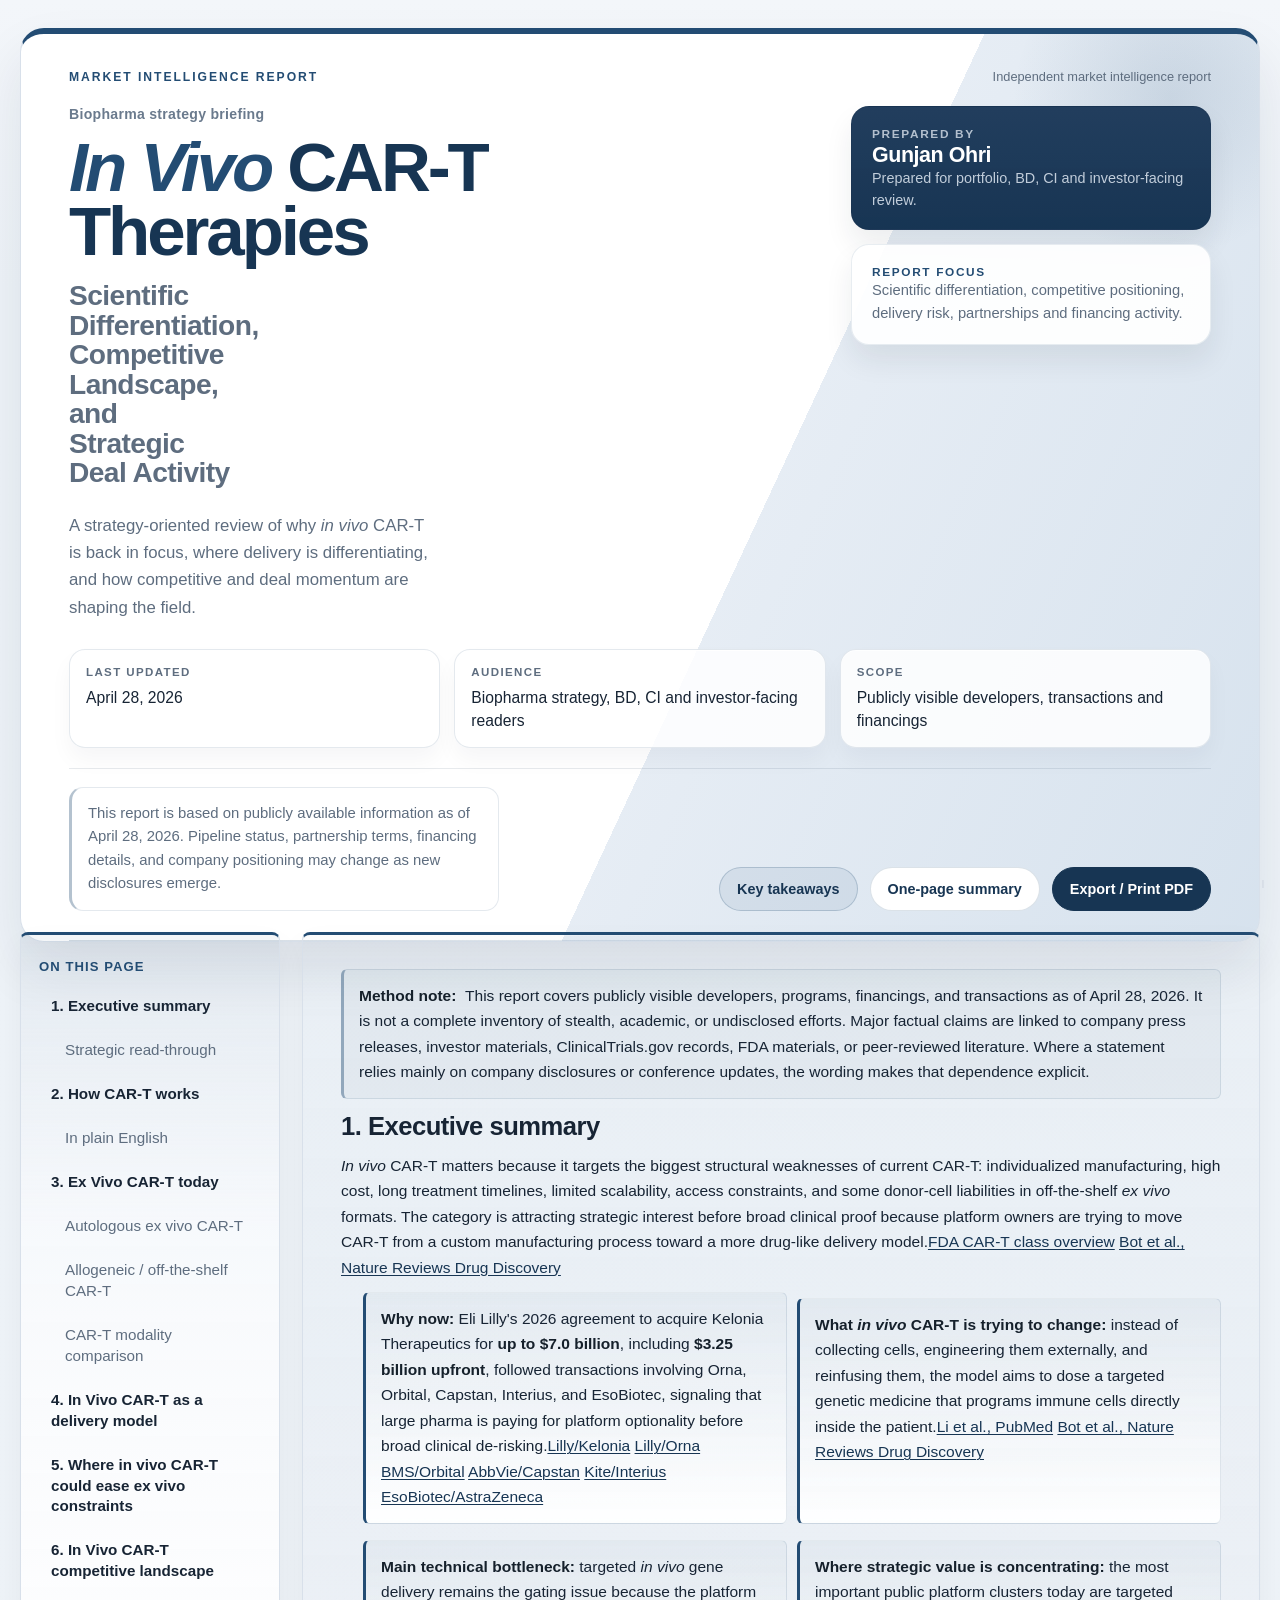
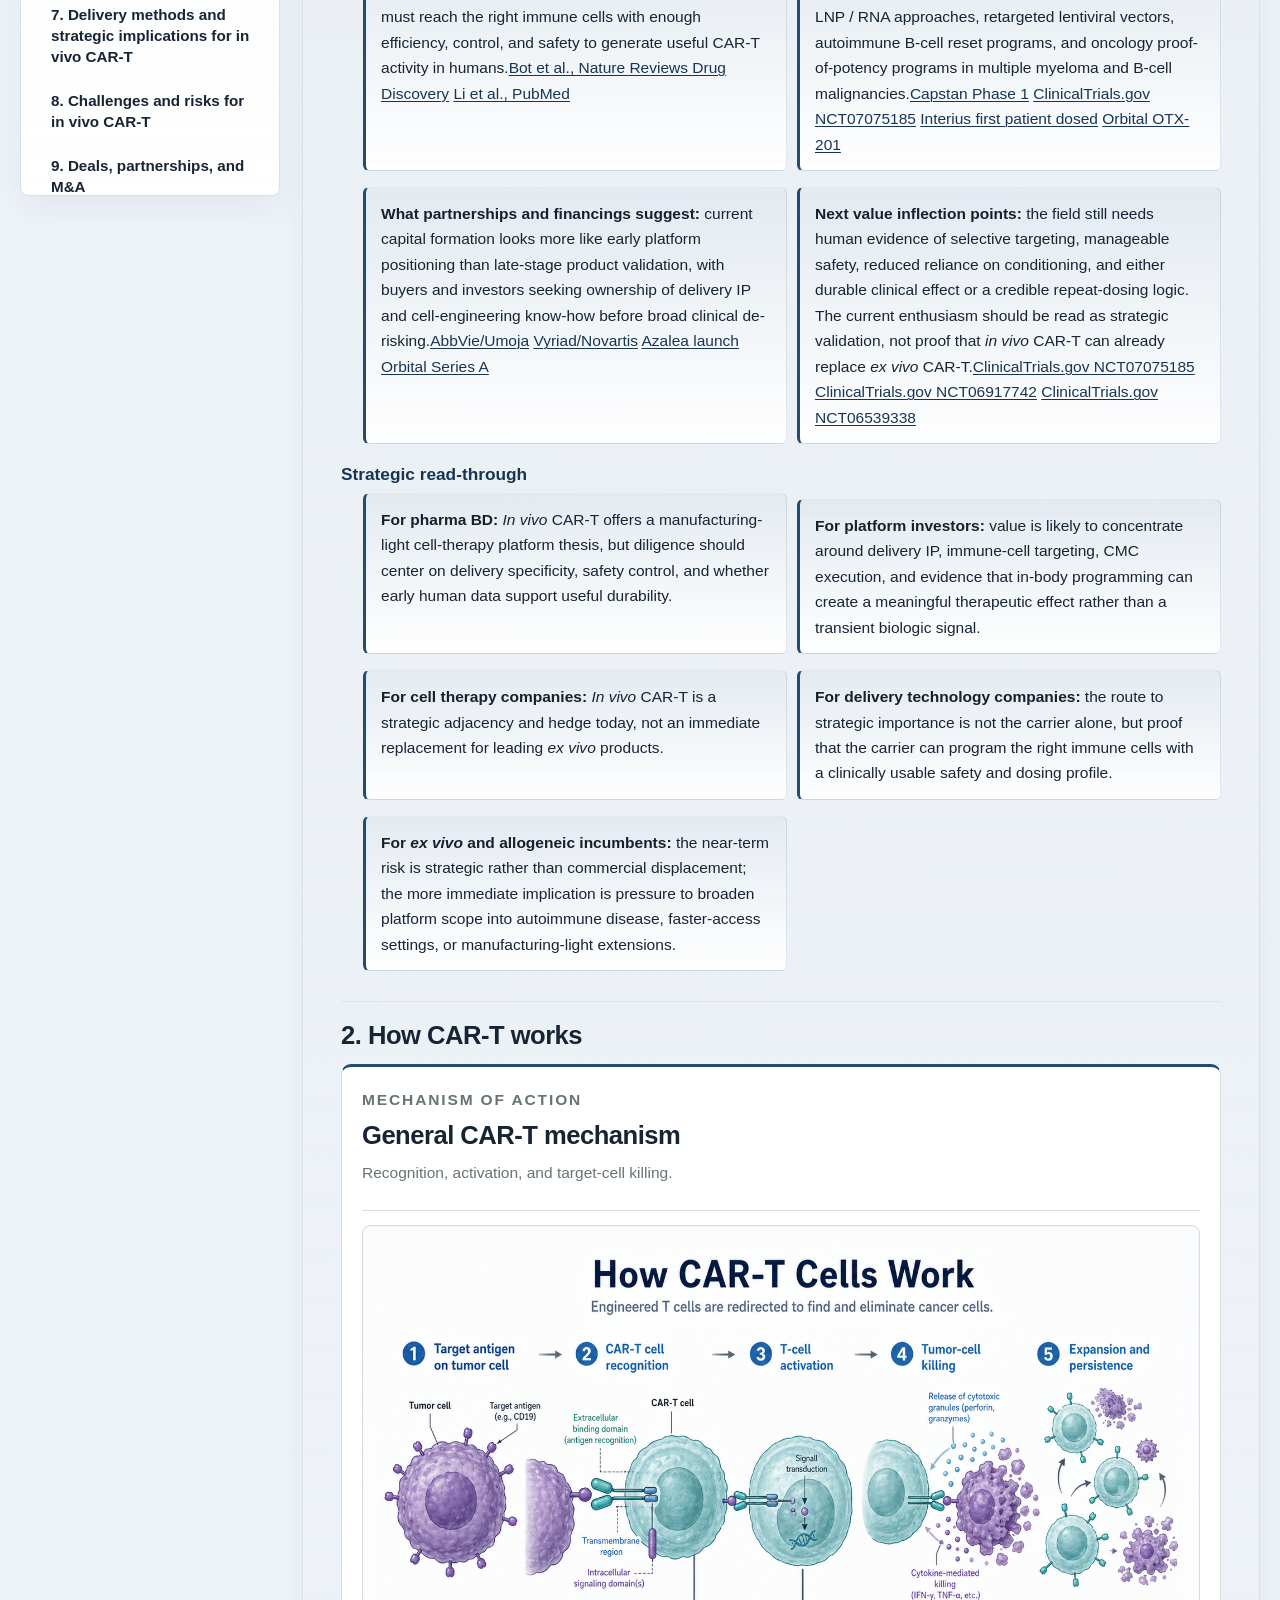
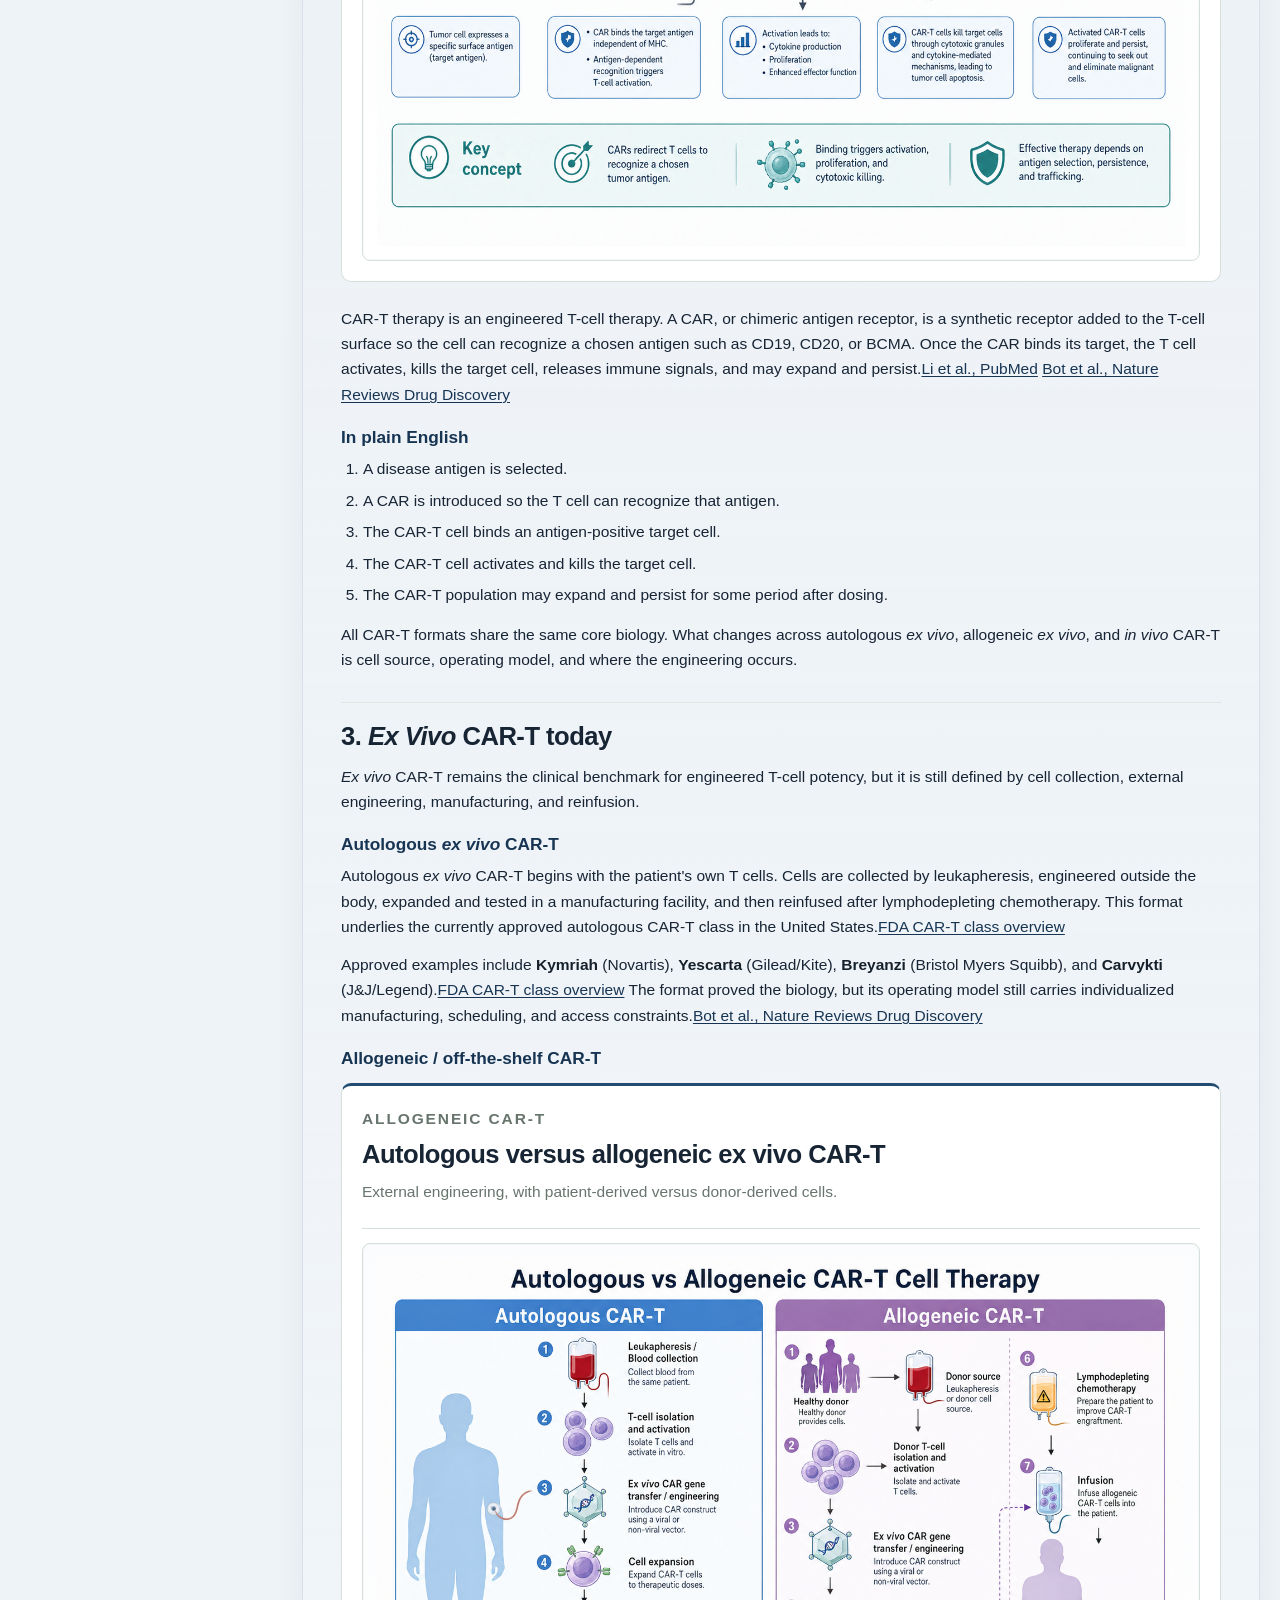
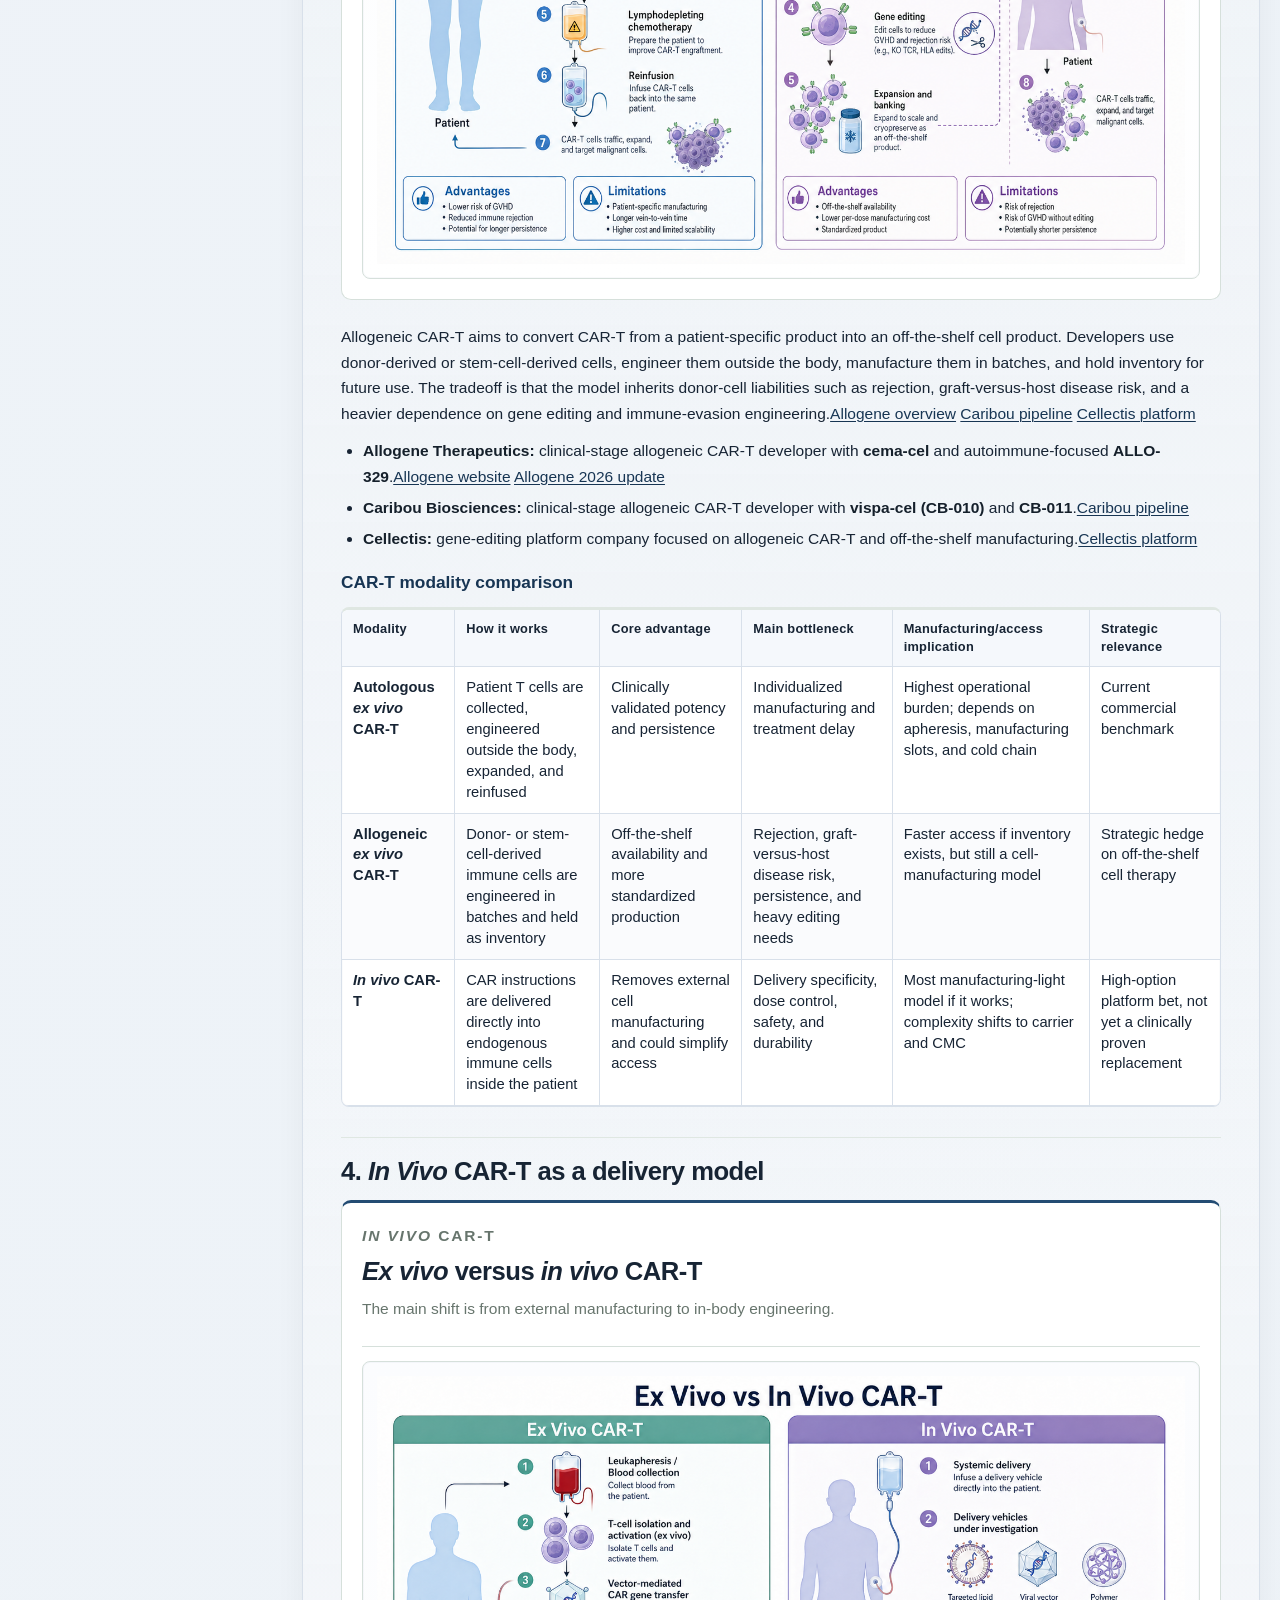
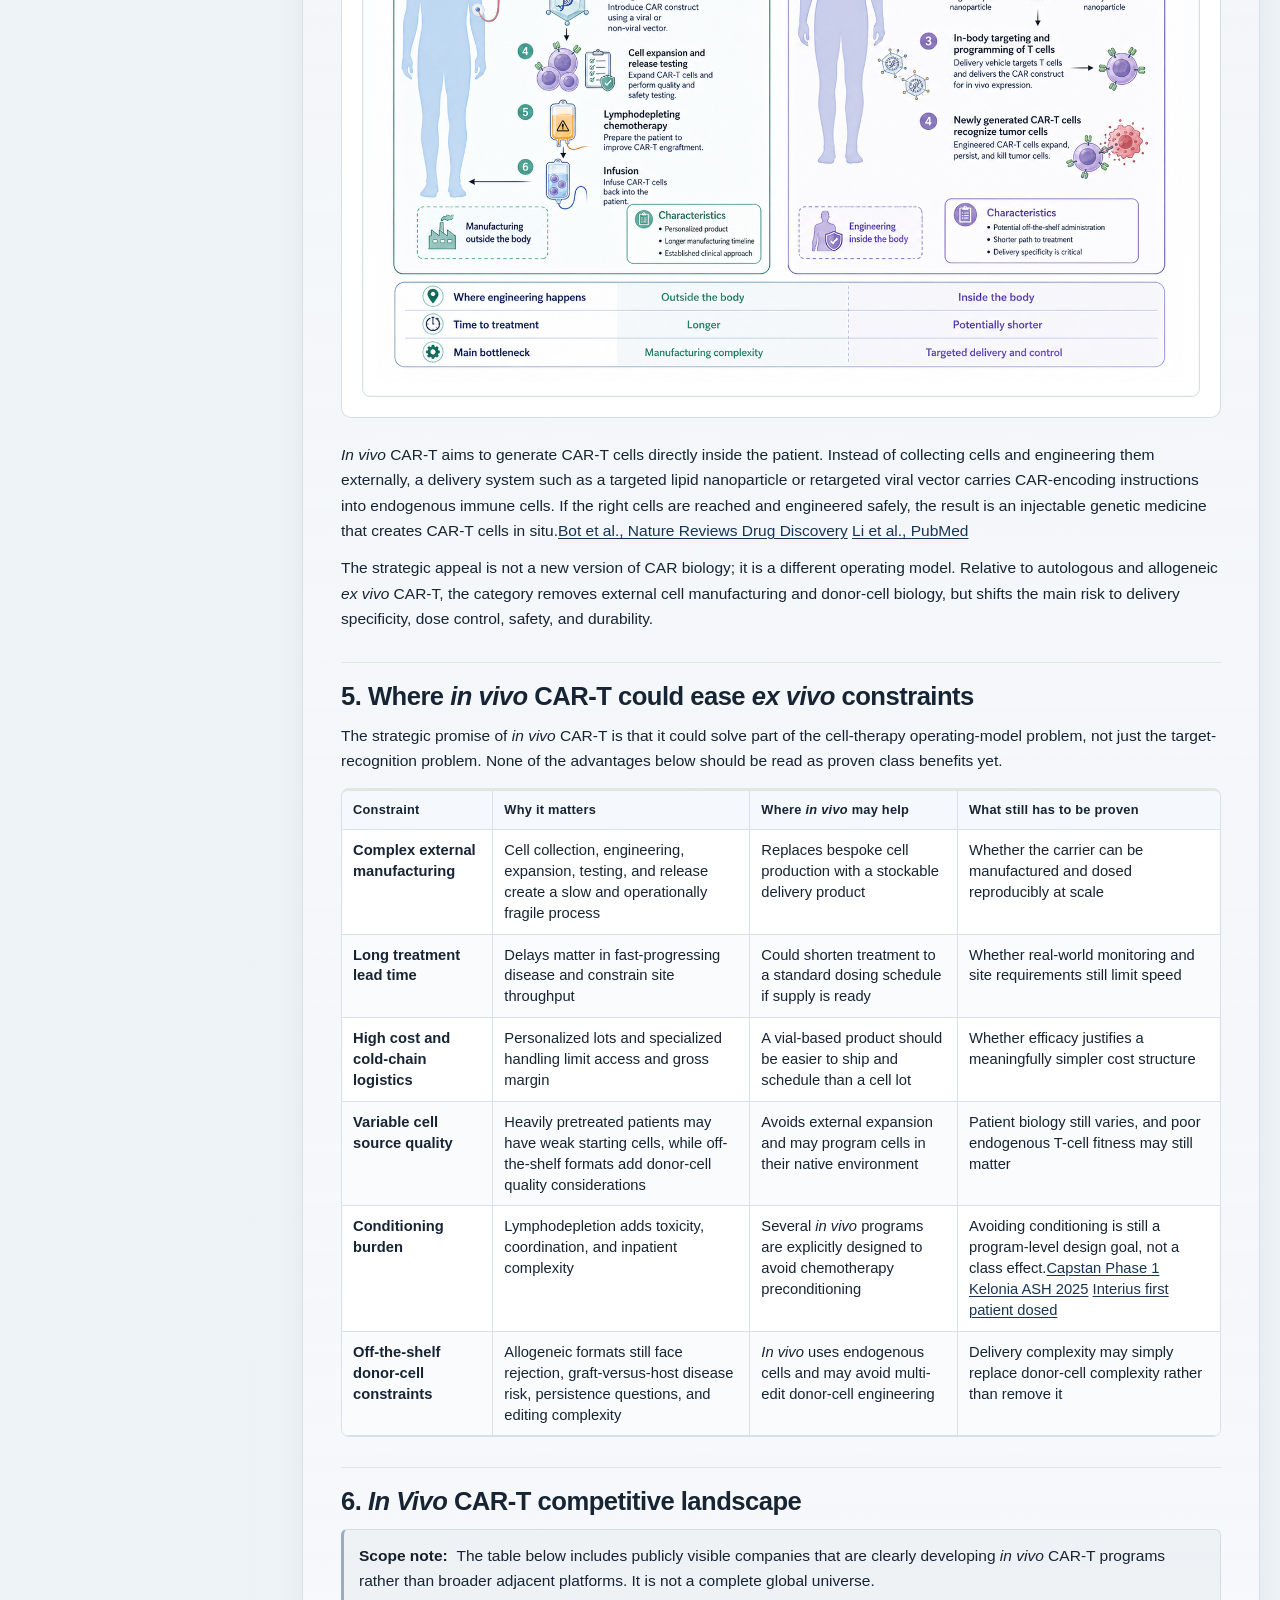
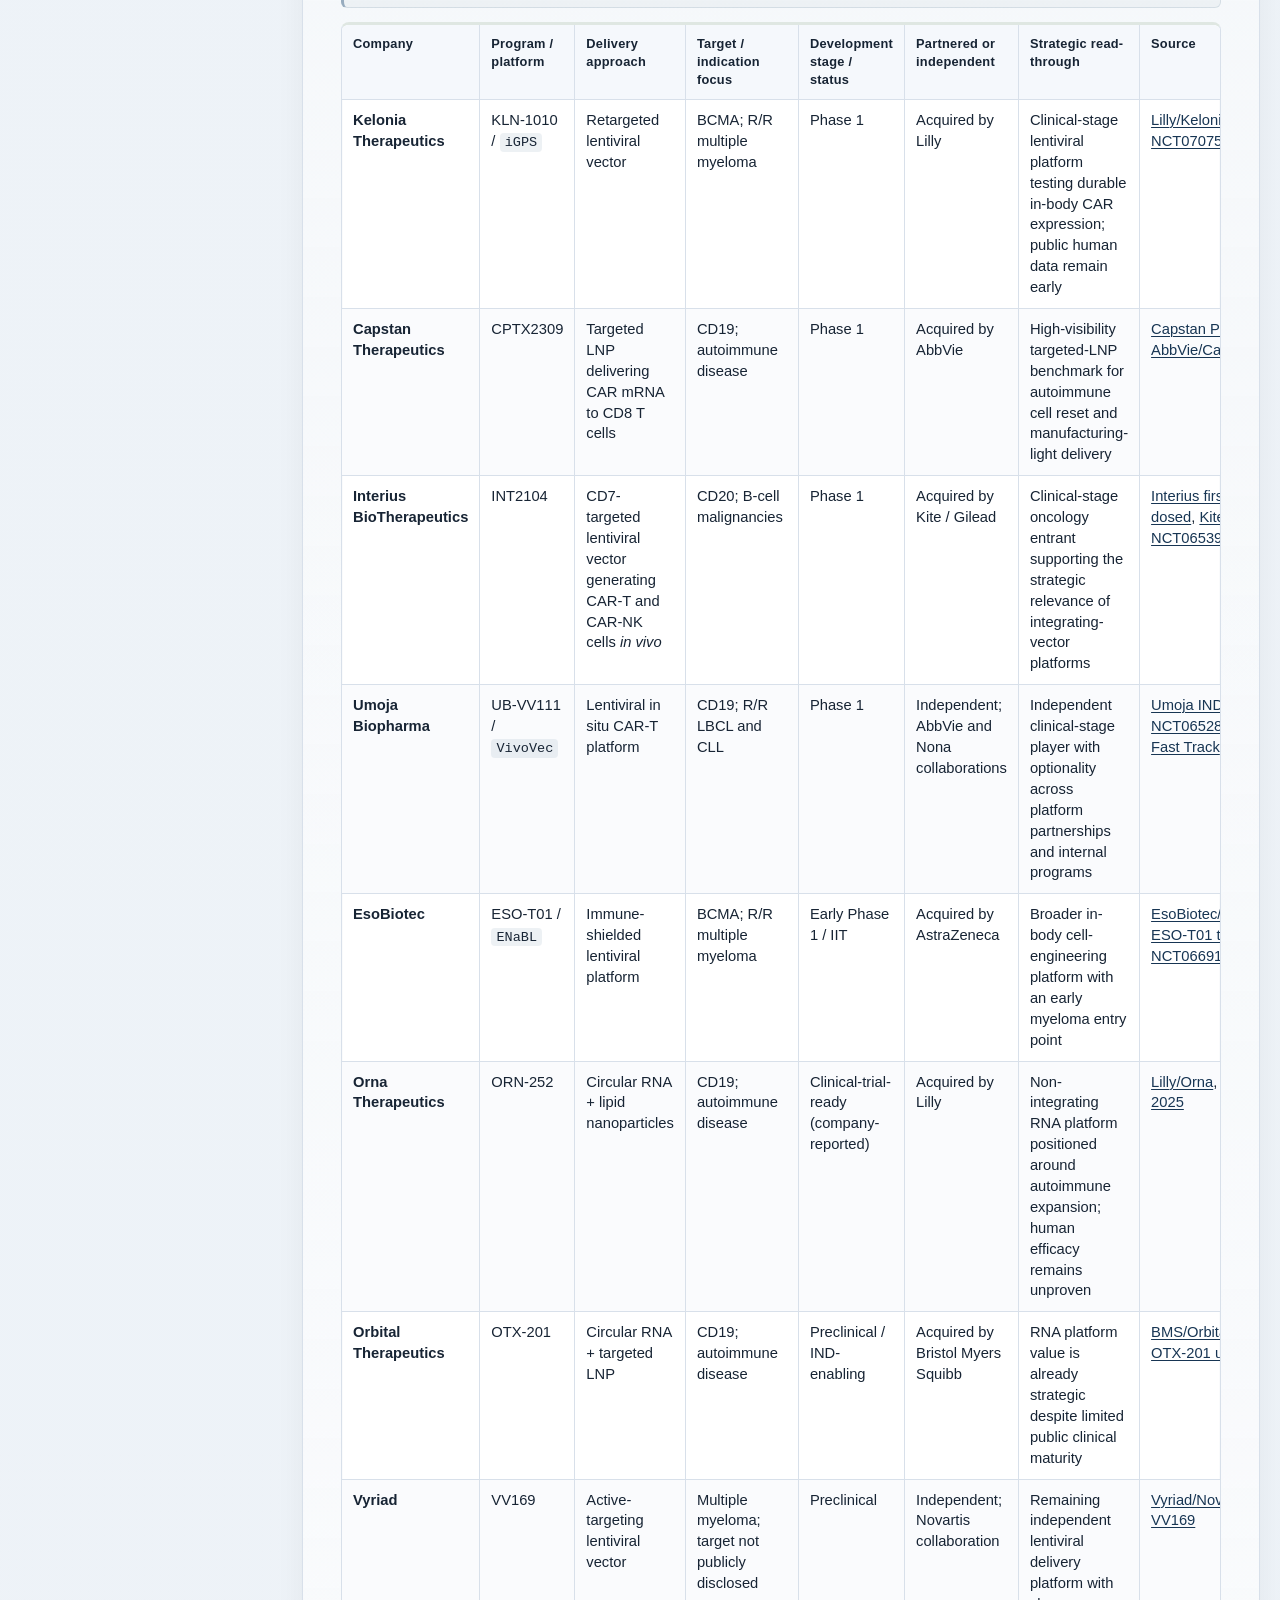
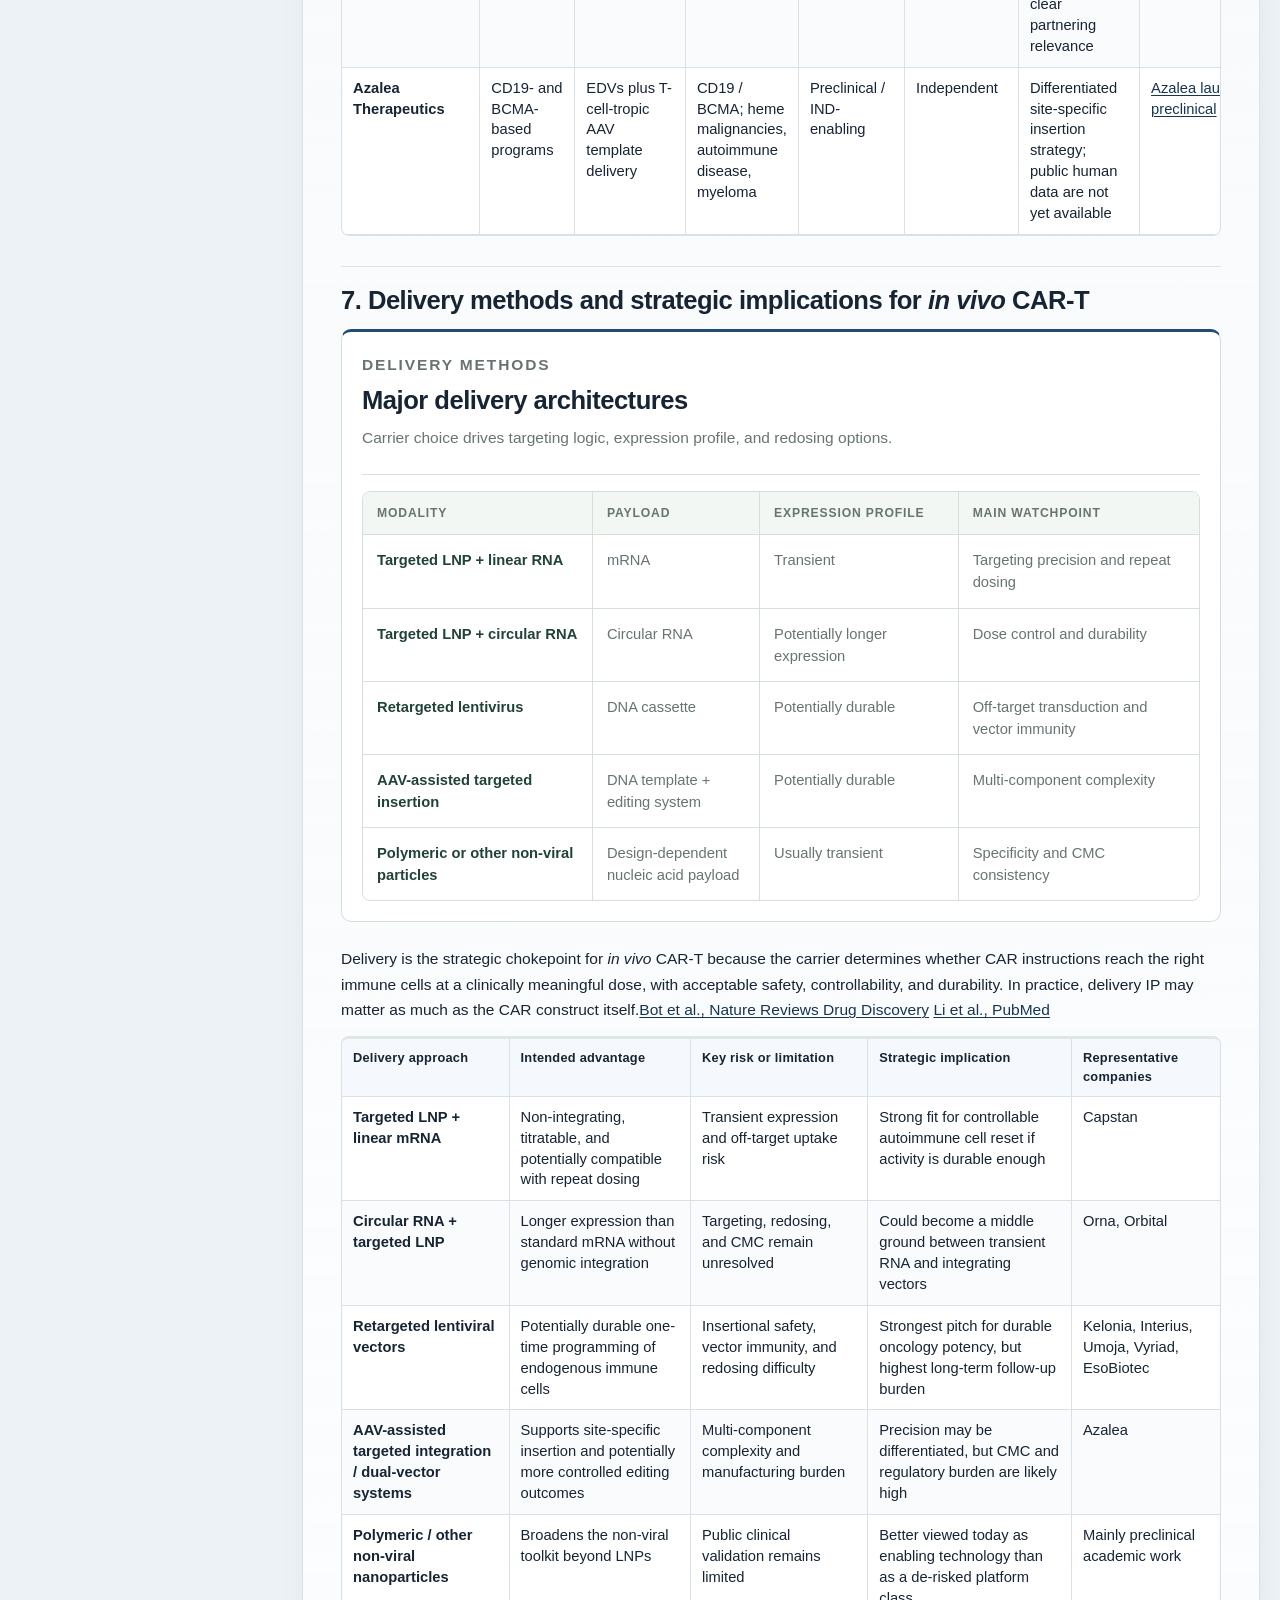
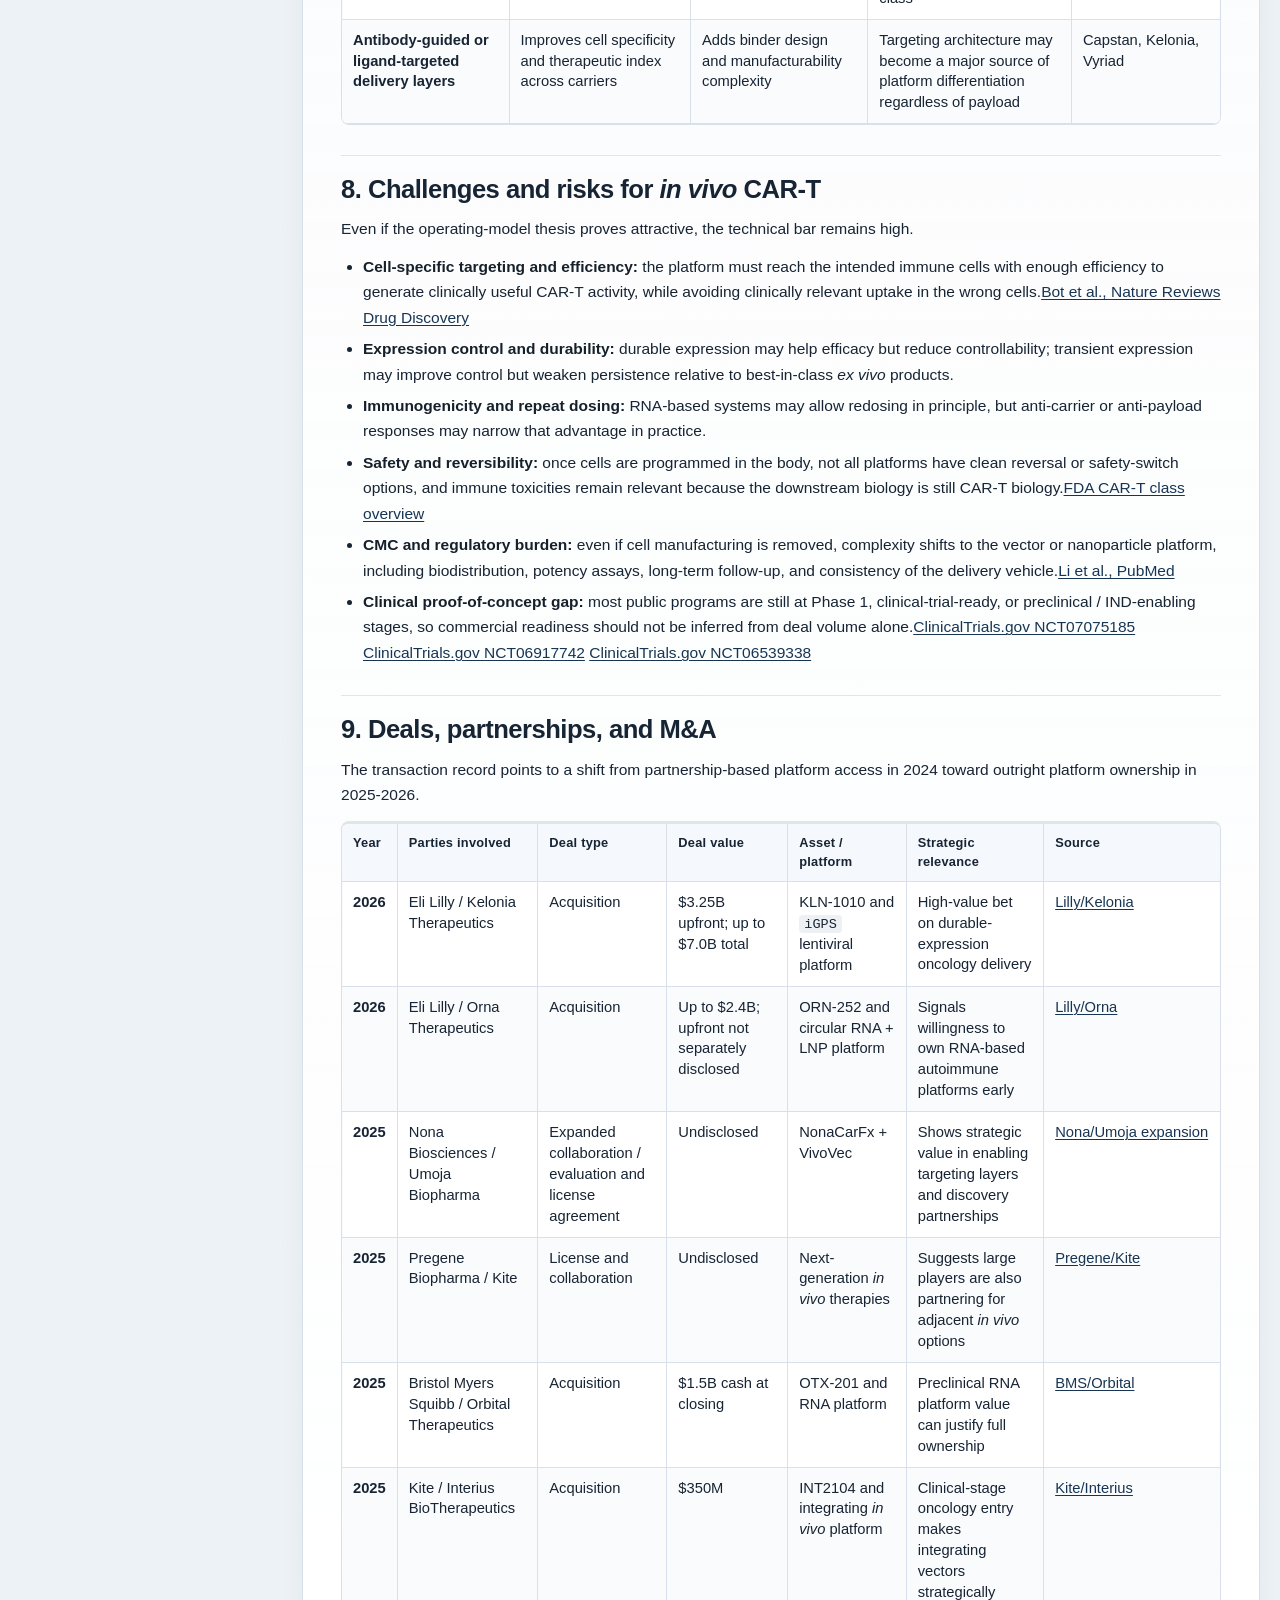
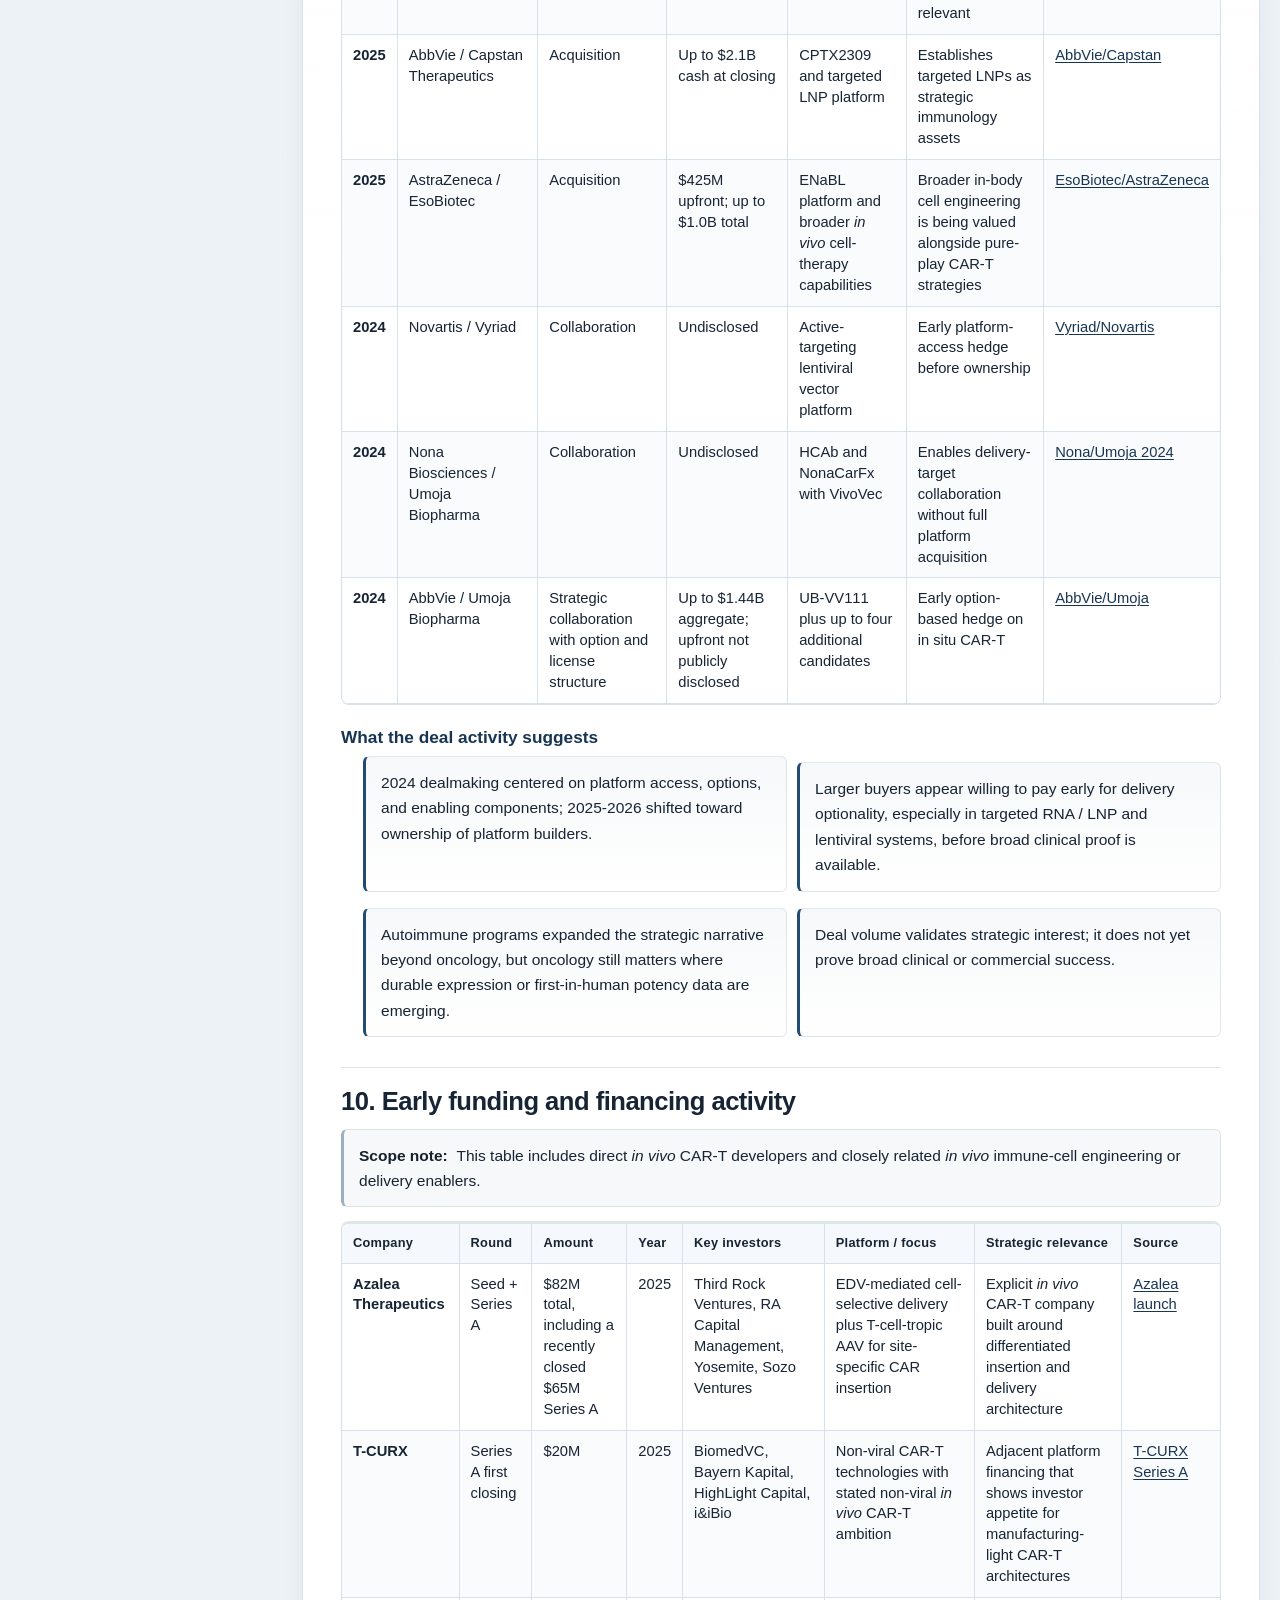
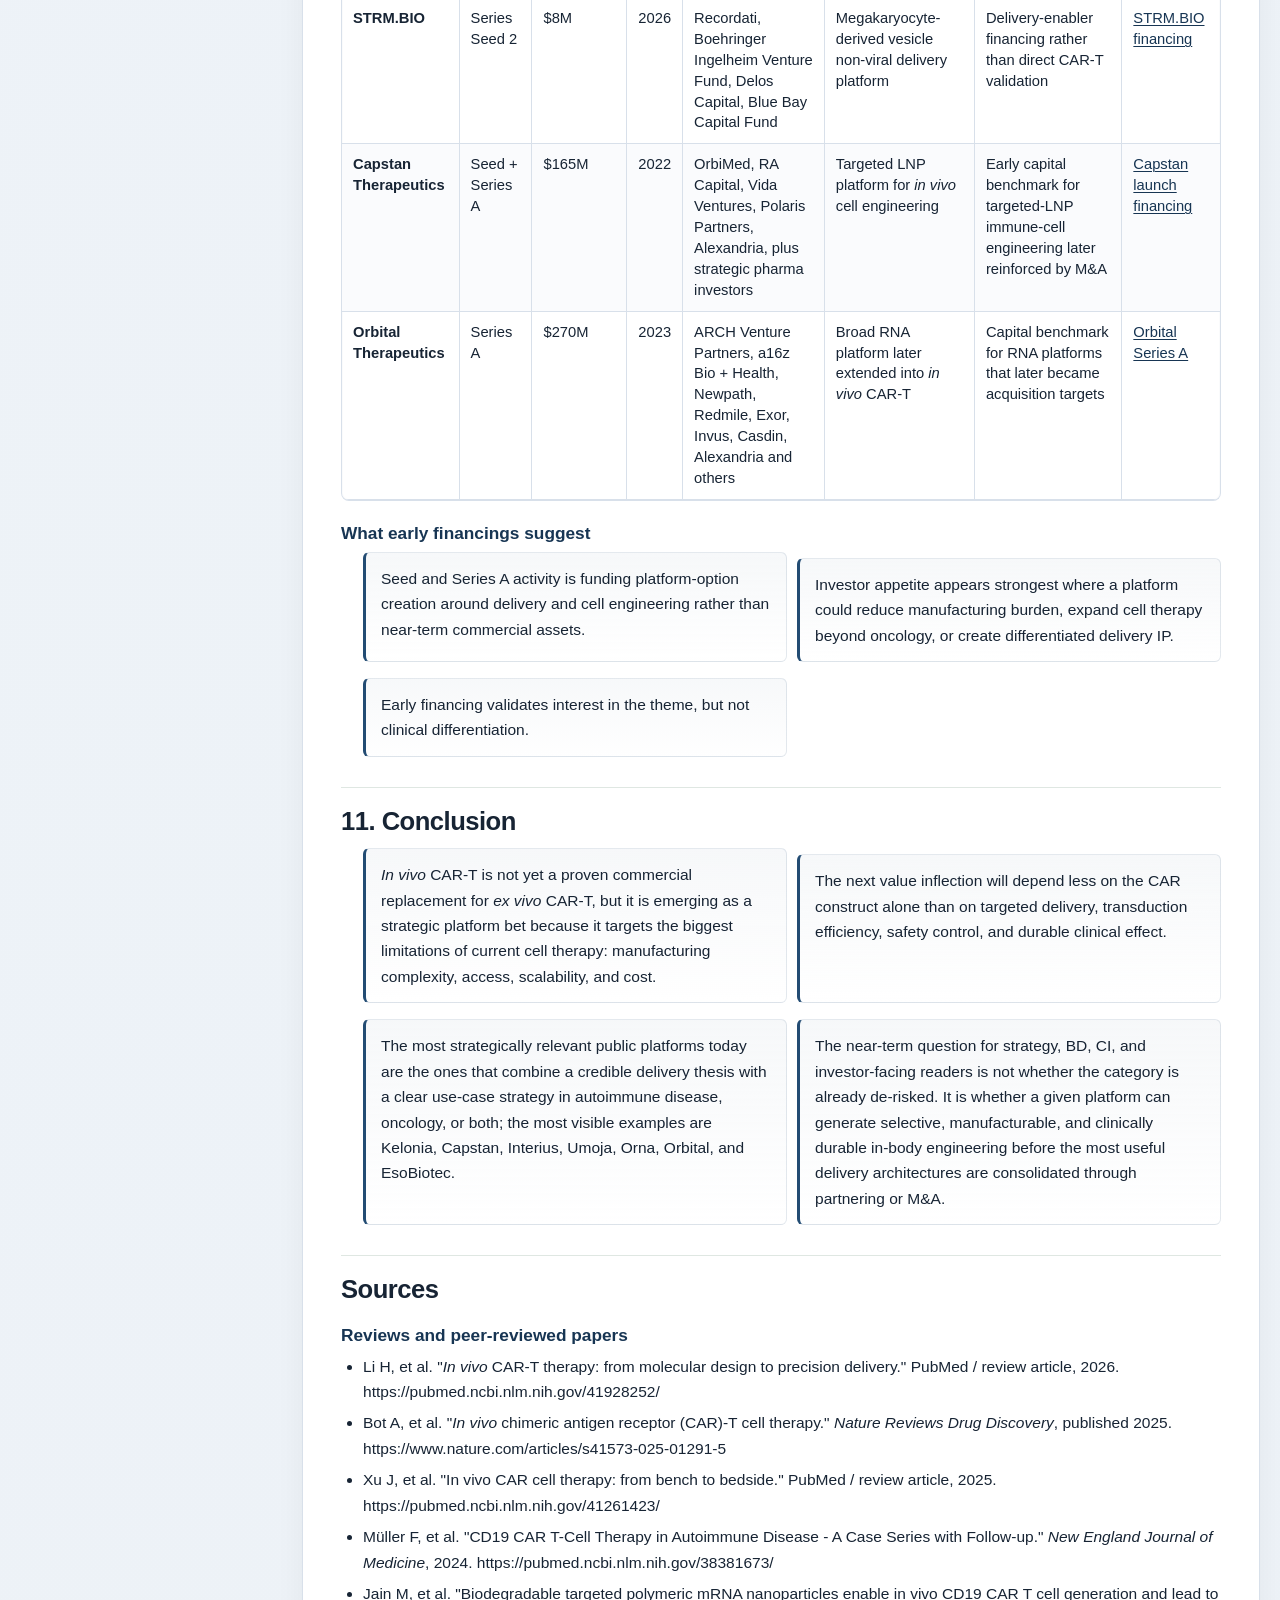
==== in-vivo-car-t.html @ 27528dd7 "Publish in vivo CAR-T report" ====
<!doctype html>
<html lang="en">
  <head>
    <meta charset="UTF-8" />
    <meta name="viewport" content="width=device-width, initial-scale=1.0" />
    <title>In Vivo CAR-T Therapies: Scientific Differentiation, Competitive Landscape, and Strategic Deal Activity</title>
    <meta
      name="description"
      content="Independent market intelligence report on in vivo CAR-T therapies covering scientific differentiation, competitive landscape, delivery methods, partnerships, financings, and strategic implications."
    />
    <link rel="stylesheet" href="./in-vivo-car-t.css" />
  </head>
  <body>
    <a class="skip-link" href="#report">Skip to report</a>
    <div class="page-watermark" aria-hidden="true">Gunjan Ohri</div>
    <div class="page-shell">
      <header class="hero">
        <div class="hero-topline">
          <p class="eyebrow">Market Intelligence Report</p>
          <p class="hero-edition">Independent market intelligence report</p>
        </div>

        <div class="hero-headline">
          <div class="hero-copy">
            <p class="hero-copy-kicker">Biopharma strategy briefing</p>
            <h1>
              <span class="hero-title-lead"><em>In Vivo</em> CAR-T Therapies</span>
              <span class="hero-title-rest"
                >Scientific Differentiation, Competitive Landscape, and
                Strategic Deal Activity</span
              >
            </h1>
            <p class="dek">
              A strategy-oriented review of why <em>in vivo</em> CAR-T is back in
              focus, where delivery is differentiating, and how competitive and
              deal momentum are shaping the field.
            </p>
          </div>

          <aside class="hero-brief" aria-label="Report brief">
            <div class="hero-brief-panel hero-brief-panel-primary">
              <p class="hero-brief-kicker">Prepared by</p>
              <p class="hero-brief-name">Gunjan Ohri</p>
              <p class="hero-brief-note">
                Prepared for portfolio, BD, CI and investor-facing review.
              </p>
            </div>
            <div class="hero-brief-panel hero-brief-panel-secondary">
              <p class="hero-brief-kicker">Report focus</p>
              <p class="hero-brief-summary">
                Scientific differentiation, competitive positioning, delivery
                risk, partnerships and financing activity.
              </p>
            </div>
          </aside>
        </div>

        <div class="hero-meta" aria-label="Report metadata">
          <article class="meta-card">
            <p class="meta-label">Last updated</p>
            <p class="meta-value">April 28, 2026</p>
          </article>
          <article class="meta-card">
            <p class="meta-label">Audience</p>
            <p class="meta-value">
              Biopharma strategy, BD, CI and investor-facing readers
            </p>
          </article>
          <article class="meta-card">
            <p class="meta-label">Scope</p>
            <p class="meta-value">
              Publicly visible developers, transactions and financings
            </p>
          </article>
        </div>

        <div class="hero-footer">
          <p class="scope-note">
            This report is based on publicly available information as of
            April 28, 2026. Pipeline status, partnership terms, financing
            details, and company positioning may change as new disclosures
            emerge.
          </p>

          <div class="hero-actions">
            <a
              class="action-link action-link-primary"
              href="#executive-summary"
              >Key takeaways</a
            >
            <a
              class="action-link"
              href="./research/in-vivo-car-t/in-vivo-car-t-executive-summary.md"
              >One-page summary</a
            >
            <button
              class="action-link action-button"
              type="button"
              aria-label="Open the browser print dialog to export this report as a PDF"
              onclick="window.print()"
            >
              Export / Print PDF
            </button>
          </div>
        </div>
      </header>

      <div class="content-grid">
        <aside class="toc-panel">
          <p class="toc-label">On this page</p>
          <nav id="toc" class="toc" aria-label="Table of contents"></nav>
        </aside>

        <main class="report-panel" id="main-content">
          <article id="report" class="report-body" aria-live="polite">
            <p class="loading">Loading local report...</p>
          </article>
        </main>
      </div>
    </div>

    <script type="module" src="./src/report-page.js"></script>
  </body>
</html>
---- in-vivo-car-t.css ----
:root {
  color-scheme: light;
  --bg: #eef2f7;
  --bg-strong: #e7edf4;
  --paper: #ffffff;
  --paper-strong: #ffffff;
  --paper-soft: #f7f9fc;
  --ink: #172434;
  --muted: #5e6d7f;
  --line: #d8e0ea;
  --accent: #234c73;
  --accent-strong: #173553;
  --teal: #2d6c75;
  --shadow: 0 0 0 rgba(0, 0, 0, 0);
  --radius-lg: 10px;
  --radius-md: 8px;
  --radius-sm: 6px;
  --diagram-surface: #ffffff;
  --diagram-surface-soft: #f7faf8;
  --diagram-border: #d6e0db;
  --diagram-border-strong: #c1d0c8;
  --diagram-ink: #214238;
  --diagram-muted: #67756d;
  --diagram-blue: #9dbed6;
  --diagram-blue-strong: #234c73;
  --diagram-coral: #c57b6d;
  --diagram-coral-strong: #9a5b50;
  --diagram-gold: #d9c28c;
  --diagram-helper: #eef4f1;
  --diagram-helper-stroke: #80978d;
  --diagram-connector: #c6d3cd;
  --diagram-shadow: 0 0 0 rgba(0, 0, 0, 0);
}

* {
  box-sizing: border-box;
}

html {
  scroll-behavior: smooth;
  scroll-padding-top: 18px;
}

body {
  margin: 0;
  min-height: 100vh;
  font-family: "Aptos", "Segoe UI", "Helvetica Neue", Arial, sans-serif;
  color: var(--ink);
  background:
    linear-gradient(180deg, #f3f6fa 0%, #eef3f8 18rem, #edf2f7 100%);
}

.skip-link {
  position: absolute;
  left: 16px;
  top: -48px;
  z-index: 50;
  padding: 10px 14px;
  border-radius: var(--radius-sm);
  background: var(--accent-strong);
  color: #ffffff;
  text-decoration: none;
  font-weight: 700;
  transition: top 180ms ease;
}

.skip-link:focus {
  top: 14px;
}

.page-watermark {
  position: fixed;
  right: 14px;
  bottom: 10px;
  z-index: 0;
  font-size: 0.64rem;
  font-weight: 700;
  letter-spacing: 0.16em;
  text-transform: uppercase;
  color: rgba(35, 76, 115, 0.08);
  pointer-events: none;
  user-select: none;
}

a {
  color: var(--accent-strong);
  text-decoration-thickness: 1px;
  text-underline-offset: 0.14em;
}

a:hover {
  color: var(--accent);
}

a:focus-visible,
button:focus-visible {
  outline: 2px solid rgba(35, 76, 115, 0.38);
  outline-offset: 3px;
}

em {
  font-style: italic;
}

.page-shell {
  width: min(1360px, calc(100% - 40px));
  margin: 0 auto;
  padding: 28px 0 48px;
}

.hero {
  position: relative;
  overflow: hidden;
  padding: 34px 48px 30px;
  border: 1px solid var(--line);
  border-top: 6px solid var(--accent);
  border-radius: 24px;
  background:
    linear-gradient(115deg, rgba(255, 255, 255, 0.985) 0%, rgba(255, 255, 255, 0.985) 58%, rgba(229, 236, 244, 0.96) 58%, rgba(213, 225, 237, 0.96) 100%),
    #ffffff;
  box-shadow: 0 28px 56px rgba(23, 36, 52, 0.09);
}

.hero::after {
  content: "";
  position: absolute;
  right: -72px;
  top: -96px;
  width: 320px;
  height: 320px;
  border-radius: 32px;
  background:
    radial-gradient(circle at center, rgba(35, 76, 115, 0.13), rgba(35, 76, 115, 0) 70%);
  transform: rotate(18deg);
}

.hero::before {
  content: "";
  position: absolute;
  left: 48px;
  right: 48px;
  bottom: 0;
  height: 1px;
  background: linear-gradient(90deg, rgba(35, 76, 115, 0.2), rgba(35, 76, 115, 0.04));
  pointer-events: none;
}

.hero-headline {
  display: grid;
  grid-template-columns: minmax(0, 1.4fr) minmax(320px, 360px);
  gap: 36px;
  align-items: start;
  position: relative;
  z-index: 1;
}

.hero-copy {
  min-width: 0;
  padding-right: 8px;
}

.hero-topline {
  display: flex;
  align-items: center;
  justify-content: space-between;
  gap: 16px;
  margin-bottom: 20px;
  position: relative;
  z-index: 1;
}

.eyebrow {
  margin: 0;
  font-size: 0.76rem;
  font-weight: 800;
  letter-spacing: 0.16em;
  text-transform: uppercase;
  color: var(--accent);
}

.hero-edition {
  margin: 0;
  font-size: 0.8rem;
  line-height: 1.4;
  color: var(--muted);
}

.hero-copy-kicker {
  margin: 0 0 14px;
  font-size: 0.88rem;
  font-weight: 700;
  letter-spacing: 0.02em;
  color: #6a7a8d;
}

.hero h1 {
  max-width: 12.2ch;
  margin: 0;
  font-family: "Aptos", "Segoe UI", "Helvetica Neue", Arial, sans-serif;
  font-size: clamp(3.5rem, 5.4vw, 5.8rem);
  font-weight: 700;
  line-height: 0.92;
  letter-spacing: -0.045em;
}

.hero-title-lead,
.hero-title-rest {
  display: block;
}

.hero-title-rest {
  margin-top: 18px;
  max-width: 10.5ch;
  font-size: clamp(1.42rem, 2.2vw, 2.12rem);
  line-height: 1.05;
  letter-spacing: -0.02em;
  color: var(--muted);
}

.hero h1 em,
.hero-title-lead {
  color: var(--accent);
  font-style: italic;
}

.hero-title-lead {
  font-style: normal;
  color: var(--accent-strong);
}

.dek {
  max-width: 39ch;
  margin: 24px 0 0;
  font-size: 1.05rem;
  line-height: 1.62;
  color: var(--muted);
}

.hero-brief {
  display: grid;
  gap: 14px;
  align-self: start;
}

.hero-brief-panel {
  border-radius: 18px;
  padding: 20px 20px 18px;
  box-shadow: 0 16px 28px rgba(23, 36, 52, 0.08);
}

.hero-brief-panel-primary {
  border: 1px solid rgba(25, 49, 76, 0.28);
  background:
    linear-gradient(180deg, rgba(34, 62, 94, 0.96), rgba(23, 53, 83, 0.98)),
    #173553;
  color: #f6f9fc;
}

.hero-brief-panel-secondary {
  border: 1px solid rgba(35, 76, 115, 0.1);
  background: rgba(255, 255, 255, 0.92);
  color: var(--ink);
}

.hero-brief-kicker {
  margin: 0;
  font-size: 0.74rem;
  font-weight: 800;
  letter-spacing: 0.14em;
  text-transform: uppercase;
  color: var(--accent);
}

.hero-brief-name,
.hero-brief-note,
.hero-brief-summary {
  margin: 0;
}

.hero-brief-name {
  margin-top: 2px;
  font-size: 1.34rem;
  font-weight: 700;
  letter-spacing: -0.02em;
  color: var(--ink);
}

.hero-brief-note {
  font-size: 0.9rem;
  line-height: 1.5;
  color: var(--muted);
}

.hero-brief-summary {
  margin-top: 0;
  font-size: 0.92rem;
  line-height: 1.58;
  color: var(--muted);
}

.hero-brief-panel-primary .hero-brief-kicker {
  color: rgba(235, 243, 251, 0.72);
}

.hero-brief-panel-primary .hero-brief-name {
  color: #ffffff;
}

.hero-brief-panel-primary .hero-brief-note {
  color: rgba(235, 243, 251, 0.8);
}

.hero-brief-panel-secondary .hero-brief-kicker {
  color: var(--accent);
}

.hero-meta {
  display: grid;
  grid-template-columns: repeat(3, minmax(0, 1fr));
  gap: 14px;
  margin-top: 28px;
  position: relative;
  z-index: 1;
}

.meta-card {
  min-width: 0;
  padding: 16px 16px 14px;
  border: 1px solid rgba(35, 76, 115, 0.12);
  border-radius: 16px;
  background: rgba(255, 255, 255, 0.84);
  box-shadow:
    inset 0 1px 0 rgba(255, 255, 255, 0.8),
    0 12px 22px rgba(23, 36, 52, 0.04);
}

.meta-label,
.meta-value {
  margin: 0;
}

.meta-label {
  font-size: 0.72rem;
  font-weight: 800;
  letter-spacing: 0.12em;
  text-transform: uppercase;
  color: var(--muted);
}

.meta-value {
  margin-top: 8px;
  font-size: 0.98rem;
  line-height: 1.5;
  color: var(--ink);
}

.hero-footer {
  display: grid;
  grid-template-columns: minmax(300px, 1fr) minmax(0, auto);
  gap: 18px 28px;
  align-items: end;
  margin-top: 20px;
  padding-top: 18px;
  border-top: 1px solid rgba(23, 53, 83, 0.1);
  position: relative;
  z-index: 1;
}

.hero-actions {
  display: flex;
  flex-wrap: wrap;
  gap: 12px;
  justify-content: flex-end;
  margin: 0;
  padding: 0;
  border-top: 0;
}

.action-link {
  display: inline-flex;
  align-items: center;
  justify-content: center;
  min-height: 44px;
  padding: 0 17px;
  border: 1px solid rgba(35, 76, 115, 0.16);
  border-radius: 999px;
  background: #ffffff;
  color: var(--accent-strong);
  text-decoration: none;
  font-size: 0.9rem;
  font-weight: 600;
  line-height: 1.4;
  transition:
    border-color 150ms ease,
    background-color 150ms ease,
    box-shadow 150ms ease,
    transform 150ms ease;
}

.action-link:hover,
.action-link:focus-visible {
  background: #f5f8fb;
  border-color: rgba(35, 76, 115, 0.28);
  box-shadow: 0 8px 18px rgba(35, 76, 115, 0.08);
  text-decoration: none;
}

.action-button {
  cursor: pointer;
  font-family: inherit;
  background: var(--accent-strong);
  border-color: var(--accent-strong);
  color: #ffffff;
}

.action-button:hover,
.action-button:focus-visible {
  background: var(--accent);
  border-color: var(--accent);
  color: #ffffff;
}

.action-link-primary {
  background: rgba(35, 76, 115, 0.08);
  border-color: rgba(35, 76, 115, 0.22);
}

.scope-note {
  max-width: 52ch;
  margin: 0;
  padding: 14px 16px;
  border: 1px solid rgba(35, 76, 115, 0.12);
  border-left: 3px solid rgba(35, 76, 115, 0.34);
  border-radius: 14px;
  background: rgba(255, 255, 255, 0.7);
  color: var(--muted);
  font-size: 0.93rem;
  line-height: 1.58;
  position: relative;
  z-index: 1;
}

.signal-grid {
  display: grid;
  grid-template-columns: repeat(4, minmax(0, 1fr));
  gap: 14px;
  margin-top: 24px;
}

.signal-card {
  display: block;
  min-height: 136px;
  padding: 18px;
  border: 1px solid var(--diagram-border);
  border-top: 3px solid var(--accent);
  border-radius: var(--radius-md);
  background: #ffffff;
  color: inherit;
  text-decoration: none;
  box-shadow: var(--diagram-shadow);
  transition: transform 150ms ease, box-shadow 150ms ease, border-color 150ms ease;
}

.signal-card:hover {
  transform: none;
  border-color: var(--diagram-border-strong);
  box-shadow: var(--diagram-shadow);
}

.signal-value,
.signal-label {
  margin: 0;
}

.signal-value {
  font-size: 0.78rem;
  font-weight: 800;
  letter-spacing: 0.1em;
  text-transform: uppercase;
  color: var(--accent);
}

.signal-label {
  margin-top: 12px;
  color: var(--ink);
  line-height: 1.5;
  font-weight: 600;
}

.visual-grid {
  display: grid;
  grid-template-columns: repeat(2, minmax(0, 1fr));
  gap: 18px;
  margin-top: 24px;
}

.modality-grid {
  display: grid;
  grid-template-columns: repeat(2, minmax(0, 1fr));
  gap: 18px;
  margin-top: 24px;
}

.visual-panel {
  border: 1px solid var(--diagram-border);
  border-top: 3px solid var(--accent);
  border-radius: var(--radius-lg);
  padding: 24px;
  background: #ffffff;
  box-shadow: var(--diagram-shadow);
}

.visual-panel-wide {
  grid-column: 1 / -1;
}

.panel-head h2,
.panel-head p,
.panel-kicker {
  margin: 0;
}

.panel-head {
  padding-bottom: 14px;
  border-bottom: 1px solid var(--diagram-border);
}

.panel-kicker {
  margin-bottom: 8px;
  font-size: 0.78rem;
  font-weight: 800;
  letter-spacing: 0.12em;
  text-transform: uppercase;
  color: var(--accent);
}

.panel-head h2 {
  font-family: "Aptos", "Segoe UI", "Helvetica Neue", Arial, sans-serif;
  font-size: clamp(1.35rem, 2vw, 1.85rem);
  font-weight: 700;
  line-height: 1.15;
  letter-spacing: -0.02em;
}

.heading-shell {
  display: inline-flex;
  align-items: center;
  gap: 12px;
}

.subheading-shell {
  gap: 10px;
}

.heading-icon {
  display: none;
}

.subheading-shell .heading-icon {
  display: none;
}

.heading-icon svg {
  display: none;
}

.subheading-shell .heading-icon svg {
  display: none;
}

.icon-summary,
.icon-deals,
.icon-bars,
.icon-target {
  background: rgba(159, 83, 53, 0.11);
  color: var(--accent-strong);
}

.icon-cell,
.icon-particle,
.icon-network,
.icon-vector {
  background: rgba(31, 90, 99, 0.11);
  color: var(--teal);
}

.icon-compare,
.icon-funnel,
.icon-reset,
.icon-compass {
  background: rgba(202, 169, 111, 0.2);
  color: #7b5e2d;
}

.icon-shield,
.icon-solo,
.icon-docs,
.icon-spark {
  background: rgba(88, 104, 74, 0.14);
  color: #58684a;
}

.heading-text {
  min-width: 0;
}

.heading-shell,
.subheading-shell {
  gap: 0;
}

.panel-head p {
  margin-top: 10px;
  max-width: 72ch;
  color: var(--diagram-muted);
  line-height: 1.65;
}

.panel-head.compact p:last-child {
  display: none;
}

.visual-panel svg [fill="#1f5a63"],
.visual-panel svg [fill="#2f7f90"] {
  fill: var(--diagram-blue-strong);
}

.visual-panel svg [fill="#7fb7c7"] {
  fill: var(--diagram-blue);
}

.visual-panel svg [fill="#9f5335"],
.visual-panel svg [fill="#f08b82"],
.visual-panel svg [fill="#e89a97"],
.visual-panel svg [fill="#dc7f7a"],
.visual-panel svg [fill="#b86567"] {
  fill: var(--diagram-coral);
}

.visual-panel svg [fill="#7f321f"] {
  fill: var(--diagram-coral-strong);
}

.visual-panel svg [fill="#caa96f"],
.visual-panel svg [fill="#f2d7a1"] {
  fill: var(--diagram-gold);
}

.visual-panel svg [fill="#eadfd1"],
.visual-panel svg [fill="#f3d5c6"],
.visual-panel svg [fill="#dde5d0"],
.visual-panel svg [fill="#e3ece5"],
.visual-panel svg [fill="#d8ece8"],
.visual-panel svg [fill="#edf5f7"] {
  fill: var(--diagram-helper);
}

.visual-panel svg [fill="#58684a"],
.visual-panel svg [fill="#7d9ea8"] {
  fill: var(--diagram-helper-stroke);
}

.visual-panel svg [fill="#fff8f1"],
.visual-panel svg [fill="#fffaf7"],
.visual-panel svg [fill="#f7fbfd"] {
  fill: #ffffff;
}

.visual-panel svg [stroke="#1f5a63"],
.visual-panel svg [stroke="#2f7f90"] {
  stroke: var(--diagram-blue-strong);
}

.visual-panel svg [stroke="#7f321f"],
.visual-panel svg [stroke="#9f5335"],
.visual-panel svg [stroke="#dc7f7a"],
.visual-panel svg [stroke="#b86567"] {
  stroke: var(--diagram-coral-strong);
}

.visual-panel svg [stroke="#58684a"],
.visual-panel svg [stroke="#7d9ea8"] {
  stroke: var(--diagram-helper-stroke);
}

.visual-panel svg [stroke="#d0c3b4"],
.visual-panel svg [stroke="#d6dde3"],
.visual-panel svg [stroke="#d9ccc0"],
.visual-panel svg [stroke="#c5d7de"],
.visual-panel svg [stroke="#b9c9cd"],
.visual-panel svg [stroke="#9fc1cb"] {
  stroke: var(--diagram-connector);
}

.general-moa-card {
  margin-top: 16px;
  padding: 18px;
  border: 1px solid var(--diagram-border);
  border-radius: var(--radius-md);
  background: #ffffff;
}

.process-flow {
  display: grid;
  grid-template-columns:
    minmax(140px, 1fr) 18px
    minmax(180px, 1.15fr) 18px
    minmax(160px, 1fr) 18px
    minmax(180px, 1.1fr) 18px
    minmax(220px, 1.25fr);
  gap: 10px;
  align-items: stretch;
}

.flow-step {
  padding: 14px 14px 16px;
  border: 1px solid var(--diagram-border);
  border-radius: var(--radius-sm);
  background: #ffffff;
}

.flow-step-outcome {
  background: #f7faf8;
  border-color: #c9ddd3;
}

.flow-index,
.flow-kicker,
.flow-step .flow-title,
.flow-step p {
  margin: 0;
}

.flow-index {
  display: inline-flex;
  width: 26px;
  height: 26px;
  align-items: center;
  justify-content: center;
  border-radius: 50%;
  background: #e7f2ec;
  color: var(--accent-strong);
  font-size: 0.82rem;
  font-weight: 800;
}

.flow-kicker {
  margin-top: 14px;
  color: var(--accent);
  font-size: 0.74rem;
  font-weight: 800;
  letter-spacing: 0.07em;
  text-transform: uppercase;
}

.flow-step .flow-title {
  margin-top: 8px;
  font-size: 1rem;
  line-height: 1.3;
  color: var(--diagram-ink);
  font-weight: 700;
}

.flow-step p:not(.flow-title) {
  margin-top: 8px;
  color: var(--diagram-muted);
  line-height: 1.5;
  font-size: 0.93rem;
}

.flow-arrow {
  display: grid;
  place-items: center;
  color: #7f9a8c;
  font-size: 1.2rem;
  font-weight: 800;
}

.workflow-lanes {
  display: grid;
  gap: 12px;
  margin-top: 16px;
}

.swimlane-stages,
.swimlane-row {
  display: grid;
  grid-template-columns: 220px repeat(5, minmax(0, 1fr));
  gap: 10px;
}

.swimlane-stage,
.swimlane-box,
.swimlane-label {
  padding: 14px;
  border: 1px solid var(--diagram-border);
  border-radius: var(--radius-md);
  background: #ffffff;
}

.swimlane-stage {
  background: #f3f7f4;
  color: var(--diagram-muted);
  font-size: 0.76rem;
  font-weight: 800;
  letter-spacing: 0.07em;
  text-transform: uppercase;
}

.swimlane-spacer {
  border: 0;
  background: transparent;
}

.swimlane-row-featured .swimlane-label,
.swimlane-row-featured .swimlane-box {
  border-color: #c9ddd3;
  background: #fbfcfb;
}

.lane-label p {
  margin: 0;
}

.lane-title {
  font-size: 1rem;
  font-weight: 800;
  color: var(--diagram-ink);
  line-height: 1.3;
}

.lane-subtitle {
  margin-top: 8px;
  color: var(--diagram-muted);
  line-height: 1.5;
}

.swimlane-box {
  min-width: 0;
  color: var(--diagram-muted);
  line-height: 1.5;
  font-size: 0.92rem;
}

.swimlane-box-outcome {
  background: #f7faf8;
  color: var(--diagram-ink);
  font-weight: 700;
}

.path-compare {
  display: grid;
  gap: 12px;
  margin-top: 16px;
}

.path-card {
  padding: 16px 18px;
  border-radius: 18px;
  border: 1px solid rgba(31, 90, 99, 0.12);
  background: rgba(255, 255, 255, 0.72);
}

.path-card.featured {
  border-color: rgba(159, 83, 53, 0.24);
  background: linear-gradient(180deg, rgba(159, 83, 53, 0.08), rgba(255, 255, 255, 0.85));
}

.path-title,
.path-line {
  margin: 0;
}

.path-title {
  font-size: 0.86rem;
  font-weight: 800;
  letter-spacing: 0.08em;
  text-transform: uppercase;
  color: var(--teal);
}

.path-line {
  margin-top: 8px;
  line-height: 1.55;
  color: var(--ink);
}

.path-subline {
  margin: 6px 0 0;
  color: var(--muted);
  font-size: 0.93rem;
  line-height: 1.45;
}

.figure-legend {
  display: grid;
  grid-template-columns: repeat(2, minmax(0, 1fr));
  gap: 10px;
  margin-top: 16px;
}

.legend-item {
  padding: 12px 14px;
  border: 1px solid var(--diagram-border);
  border-radius: var(--radius-sm);
  background: #ffffff;
  color: var(--diagram-muted);
  line-height: 1.5;
}

.legend-item strong {
  color: var(--ink);
}

.delivery-matrix {
  display: grid;
  grid-template-columns: minmax(180px, 1.1fr) minmax(130px, 0.8fr) minmax(160px, 0.95fr) minmax(220px, 1.15fr);
  gap: 0;
  margin-top: 16px;
  min-width: 760px;
  border: 1px solid var(--diagram-border);
  border-radius: var(--radius-md);
  overflow: hidden;
  background: #ffffff;
}

.delivery-head,
.delivery-cell {
  padding: 14px;
  border-right: 1px solid var(--diagram-border);
  border-bottom: 1px solid var(--diagram-border);
}

.delivery-head:nth-child(4n),
.delivery-cell:nth-child(4n) {
  border-right: 0;
}

.delivery-head {
  background: #f3f7f4;
  color: var(--diagram-muted);
  font-size: 0.76rem;
  font-weight: 800;
  letter-spacing: 0.07em;
  text-transform: uppercase;
}

.delivery-cell {
  color: var(--diagram-muted);
  line-height: 1.5;
  font-size: 0.92rem;
}

.delivery-name {
  color: var(--diagram-ink);
  font-weight: 700;
}

.delivery-matrix > :nth-last-child(-n + 4) {
  border-bottom: 0;
}

.reference-note {
  margin: 16px 0 0;
  padding-top: 12px;
  border-top: 1px solid var(--diagram-border);
  color: var(--diagram-muted);
  line-height: 1.6;
  font-size: 0.94rem;
}

.reference-note strong {
  color: var(--ink);
}

.vector-panel {
  overflow-x: auto;
}

.content-grid {
  display: grid;
  grid-template-columns: minmax(220px, 260px) minmax(0, 1fr);
  gap: 22px;
  margin-top: -10px;
  align-items: start;
  position: relative;
  z-index: 1;
}

.toc-panel,
.report-panel {
  border: 1px solid var(--line);
  border-top: 3px solid var(--accent);
  border-radius: var(--radius-md);
  background: #ffffff;
  box-shadow: 0 14px 30px rgba(21, 33, 43, 0.05);
}

.toc-panel {
  position: sticky;
  top: 18px;
  padding: 24px 18px 20px;
  background:
    linear-gradient(180deg, rgba(35, 76, 115, 0.05), rgba(247, 249, 252, 0.94) 34%, #ffffff 100%);
  max-height: calc(100vh - 36px);
  overflow: auto;
}

.toc-label {
  margin: 0 0 14px;
  font-size: 0.82rem;
  font-weight: 700;
  letter-spacing: 0.08em;
  text-transform: uppercase;
  color: var(--accent);
}

.toc {
  display: grid;
  gap: 7px;
}

.toc a {
  padding: 8px 10px;
  border-left: 2px solid transparent;
  border-radius: var(--radius-sm);
  color: var(--ink);
  text-decoration: none;
  line-height: 1.38;
  font-size: 0.95rem;
}

.toc a:hover,
.toc a:focus-visible {
  background: #ffffff;
  border-left-color: var(--accent);
}

.toc a.depth-2 {
  font-weight: 600;
}

.toc a.depth-3 {
  margin-left: 14px;
  color: var(--muted);
  font-size: 0.95rem;
}

.report-panel {
  padding: 34px 38px;
  overflow: hidden;
  background:
    linear-gradient(180deg, rgba(35, 76, 115, 0.018), rgba(255, 255, 255, 0.98) 70%);
}

.report-body {
  min-width: 0;
}

.report-exhibit {
  margin: 14px 0 24px;
}

.report-exhibit .visual-panel {
  padding: 20px;
}

.science-figure {
  margin-top: 14px;
  padding: 14px;
  border: 1px solid var(--diagram-border);
  border-radius: var(--radius-md);
  background: linear-gradient(180deg, #fbfcfe 0%, #ffffff 100%);
  overflow: hidden;
  box-shadow: inset 0 0 0 1px rgba(35, 76, 115, 0.03);
}

.science-figure svg {
  display: block;
  width: 100%;
  height: auto;
}

.science-figure img {
  display: block;
  width: 100%;
  height: auto;
}

.report-exhibit p {
  margin: 0;
}

.report-exhibit .panel-head {
  padding-bottom: 12px;
}

.report-exhibit .panel-head h2,
.report-exhibit .panel-head h3 {
  margin: 0;
  padding: 0;
  border: 0;
  font-family: "Aptos", "Segoe UI", "Helvetica Neue", Arial, sans-serif;
  font-size: clamp(1.35rem, 2vw, 1.85rem);
  font-weight: 700;
  line-height: 1.15;
  letter-spacing: -0.02em;
}

.report-exhibit .panel-kicker {
  margin: 0 0 8px;
}

.report-exhibit .panel-head p:not(.panel-kicker) {
  margin-top: 10px;
}

.loading,
.error,
.error-state {
  margin: 0;
  padding: 24px;
  border-radius: var(--radius-md);
  border: 1px solid rgba(35, 76, 115, 0.14);
  background: rgba(35, 76, 115, 0.06);
}

.loading {
  color: var(--diagram-ink);
  font-weight: 600;
}

.error,
.error-state {
  background: rgba(159, 83, 53, 0.1);
  border-color: rgba(159, 83, 53, 0.18);
}

.error-state h2,
.error-state p,
.error-detail {
  margin: 0;
}

.error-state h2 {
  font-size: 1.1rem;
}

.error-state p + p {
  margin-top: 8px;
}

.error-detail {
  color: #7c4035;
}

.report-body > h1 {
  display: none;
}

.report-body > h2:first-of-type {
  margin-top: 0;
  padding-top: 0;
  border-top: 0;
}

.report-body h2,
.report-body h3 {
  scroll-margin-top: 20px;
}

.report-body h2 {
  margin: 30px 0 12px;
  padding-top: 18px;
  border-top: 1px solid #dfe7e2;
  font-family: "Aptos", "Segoe UI", "Helvetica Neue", Arial, sans-serif;
  font-size: clamp(1.4rem, 2vw, 1.85rem);
  font-weight: 700;
  line-height: 1.18;
  letter-spacing: -0.02em;
}

.report-body h3 {
  margin: 20px 0 8px;
  font-size: 1.08rem;
  color: var(--accent-strong);
}

.section-summary-heading {
  margin-top: 0;
}

.summary-list {
  display: grid;
  gap: 10px;
  margin-top: 16px;
  padding-left: 0;
  list-style: none;
}

.summary-list li {
  padding: 13px 15px;
  border: 1px solid rgba(35, 76, 115, 0.12);
  border-left: 3px solid var(--accent);
  border-radius: var(--radius-sm);
  background: linear-gradient(180deg, rgba(35, 76, 115, 0.04), rgba(255, 255, 255, 0.94));
}

.insight-list {
  margin-top: 12px;
}

.report-body h2 .heading-shell,
.report-body h3 .heading-shell {
  align-items: flex-start;
}

.report-body p,
.report-body li {
  font-size: 0.97rem;
  line-height: 1.64;
}

.report-body p {
  margin: 0 0 12px;
}

.report-body ul,
.report-body ol {
  margin: 0 0 14px;
  padding-left: 22px;
}

.report-body li + li {
  margin-top: 6px;
}

.report-body strong {
  color: #15202b;
}

.report-body code {
  padding: 0.12em 0.38em;
  border-radius: 4px;
  background: rgba(35, 76, 115, 0.08);
  font-family: "SFMono-Regular", Consolas, monospace;
  font-size: 0.92em;
}

.report-callout {
  margin: 16px 0;
  padding: 13px 15px;
  border: 1px solid rgba(35, 76, 115, 0.12);
  border-left: 3px solid rgba(35, 76, 115, 0.42);
  border-radius: var(--radius-sm);
  background: rgba(35, 76, 115, 0.04);
}

.report-callout strong {
  display: inline-block;
  margin-right: 0.3em;
}

.table-wrap {
  width: 100%;
  overflow-x: auto;
  margin: 14px 0 22px;
  border: 1px solid var(--line);
  border-top: 3px solid #dfe7e2;
  border-radius: var(--radius-md);
  background: #ffffff;
  box-shadow: inset 0 0 0 1px rgba(35, 76, 115, 0.02);
}

table {
  width: 100%;
  border-collapse: collapse;
  min-width: 820px;
}

th,
td {
  padding: 10px 11px;
  border-bottom: 1px solid var(--line);
  border-right: 1px solid var(--line);
  vertical-align: top;
  text-align: left;
  font-size: 0.92rem;
  line-height: 1.42;
}

th:last-child,
td:last-child {
  border-right: 0;
}

thead th {
  position: sticky;
  top: 0;
  background: #f5f8fc;
  font-size: 0.8rem;
  letter-spacing: 0.02em;
  text-transform: none;
  z-index: 1;
  color: var(--ink);
}

tbody tr:nth-child(even) td {
  background: #fafbfd;
}

tbody tr:hover td {
  background: #f3f7fb;
}

.deal-table td:first-child,
.funding-table td:first-child,
.landscape-table td:first-child,
.comparison-table td:first-child,
.delivery-table td:first-child,
.constraint-table td:first-child {
  font-weight: 700;
}

sup a {
  text-decoration: none;
}

.footnotes {
  margin-top: 28px;
  padding-top: 20px;
  border-top: 1px solid var(--line);
}

.footnotes h3 {
  margin-top: 0;
}

.footnotes ol {
  padding-left: 20px;
}

@media (min-width: 980px) {
  .summary-list {
    grid-template-columns: repeat(2, minmax(0, 1fr));
  }
}

@media (max-width: 1280px) {
  .process-flow {
    grid-template-columns: 1fr;
  }

  .swimlane-stages,
  .swimlane-row {
    grid-template-columns: 190px repeat(5, minmax(0, 1fr));
  }
}

@media (max-width: 1080px) {
  .hero-topline {
    align-items: flex-start;
    flex-direction: column;
    gap: 8px;
  }

  .hero-headline {
    grid-template-columns: 1fr;
    gap: 24px;
  }

  .hero-copy {
    padding-right: 0;
  }

  .hero h1 {
    max-width: 12.8ch;
  }

  .hero-title-rest {
    max-width: 14ch;
  }

  .hero-brief {
    max-width: 460px;
  }

  .hero-process,
  .figure-legend {
    grid-template-columns: 1fr;
  }

  .process-flow {
    grid-template-columns: 1fr;
  }

  .flow-arrow {
    transform: rotate(90deg);
  }

  .swimlane-stages {
    display: none;
  }

  .swimlane-row {
    grid-template-columns: 1fr;
  }

  .hero-link {
    justify-self: center;
  }

  .signal-grid,
  .visual-grid,
  .modality-grid {
    grid-template-columns: 1fr;
  }

  .visual-panel-wide {
    grid-column: auto;
  }

  .content-grid {
    grid-template-columns: 1fr;
    margin-top: 18px;
  }

  .hero-footer {
    grid-template-columns: 1fr;
  }

  .hero-actions {
    justify-content: flex-start;
  }

  .toc-panel {
    position: static;
    max-height: none;
  }

  .hero-meta {
    grid-template-columns: 1fr;
  }
}

@media (max-width: 720px) {
  html,
  body {
    overflow-x: hidden;
  }

  .page-shell {
    width: min(100%, calc(100% - 20px));
    padding: 14px 0 22px;
  }

  .hero {
    padding: 24px 20px 22px;
  }

  .report-panel {
    padding: 22px 20px;
  }

  .hero::after {
    right: -110px;
    top: -130px;
    width: 240px;
    height: 240px;
  }

  .toc-panel {
    padding: 18px;
  }

  .hero h1 {
    max-width: none;
    font-size: clamp(2.6rem, 12vw, 3.45rem);
  }

  .hero-title-rest {
    max-width: 11ch;
    font-size: clamp(1.02rem, 4.9vw, 1.34rem);
    line-height: 1.08;
  }

  .hero-copy,
  .hero-brief,
  .hero-brief-panel,
  .meta-card,
  .scope-note {
    min-width: 0;
  }

  .hero-brief-summary,
  .hero-brief-note,
  .meta-value,
  .scope-note {
    overflow-wrap: anywhere;
  }

  .hero-copy-kicker {
    margin-bottom: 12px;
  }

  .hero-meta {
    gap: 10px;
  }

  .hero-actions {
    gap: 10px;
  }

  .action-link {
    width: 100%;
  }

  .hero-brief-panel {
    padding: 18px 18px 16px;
  }

  .meta-card {
    padding: 14px 14px 13px;
  }

  .scope-note {
    max-width: none;
  }

  .toc {
    display: grid;
    gap: 8px;
  }

  .toc a {
    margin-left: 0;
    border-left-width: 1px;
    font-size: 0.92rem;
  }

  .toc a.depth-3 {
    display: none;
  }

  .page-watermark {
    right: 10px;
    bottom: 10px;
    font-size: 0.58rem;
  }
}

@media print {
  @page {
    margin: 0.55in 0.5in 0.65in;
  }

  html {
    scroll-behavior: auto;
  }

  body {
    background: #ffffff;
    -webkit-print-color-adjust: exact;
    print-color-adjust: exact;
  }

  .skip-link,
  .toc-panel,
  .hero-actions {
    display: none !important;
  }

  .page-shell {
    width: 100%;
    max-width: none;
    padding: 0;
  }

  .hero,
  .report-panel {
    box-shadow: none;
  }

  .hero {
    padding: 0 0 18px;
    border-left: 0;
    border-right: 0;
    border-radius: 0;
    background: #ffffff;
  }

  .hero-topline {
    margin-bottom: 12px;
  }

  .hero-headline {
    grid-template-columns: minmax(0, 1.45fr) minmax(220px, 0.9fr);
    gap: 22px;
  }

  .hero-brief {
    gap: 10px;
  }

  .hero-brief-panel {
    box-shadow: none;
  }

  .hero-brief-panel-primary,
  .hero-brief-panel-secondary {
    background: #ffffff;
    color: #000000;
    border-color: rgba(0, 0, 0, 0.15);
  }

  .hero-brief-panel-primary .hero-brief-kicker,
  .hero-brief-panel-secondary .hero-brief-kicker,
  .hero-brief-panel-primary .hero-brief-name,
  .hero-brief-panel-primary .hero-brief-note,
  .hero-brief-panel-secondary .hero-brief-summary {
    color: #000000;
  }

  .hero-meta {
    grid-template-columns: repeat(3, minmax(0, 1fr));
  }

  .meta-card {
    box-shadow: none;
    background: #ffffff;
  }

  .hero-footer {
    grid-template-columns: 1fr;
  }

  .hero::after {
    display: none;
  }

  .content-grid {
    display: block;
    margin-top: 16px;
  }

  .report-panel {
    padding: 0;
    border: 0;
    border-top: 0;
  }

  .report-body h2,
  .report-body h3,
  .table-wrap,
  .visual-panel,
  .science-figure,
  .report-callout,
  .summary-list li {
    break-inside: avoid;
    page-break-inside: avoid;
  }

  .report-body h2,
  .report-body h3 {
    break-after: avoid;
    page-break-after: avoid;
  }

  .table-wrap {
    overflow: visible;
    box-shadow: none;
  }

  table {
    min-width: 0;
  }

  thead th {
    position: static;
  }

  a,
  a:visited {
    color: #000000;
    text-decoration: underline;
  }

  .page-watermark {
    right: 10mm;
    bottom: 8mm;
    color: rgba(35, 76, 115, 0.11);
  }
}
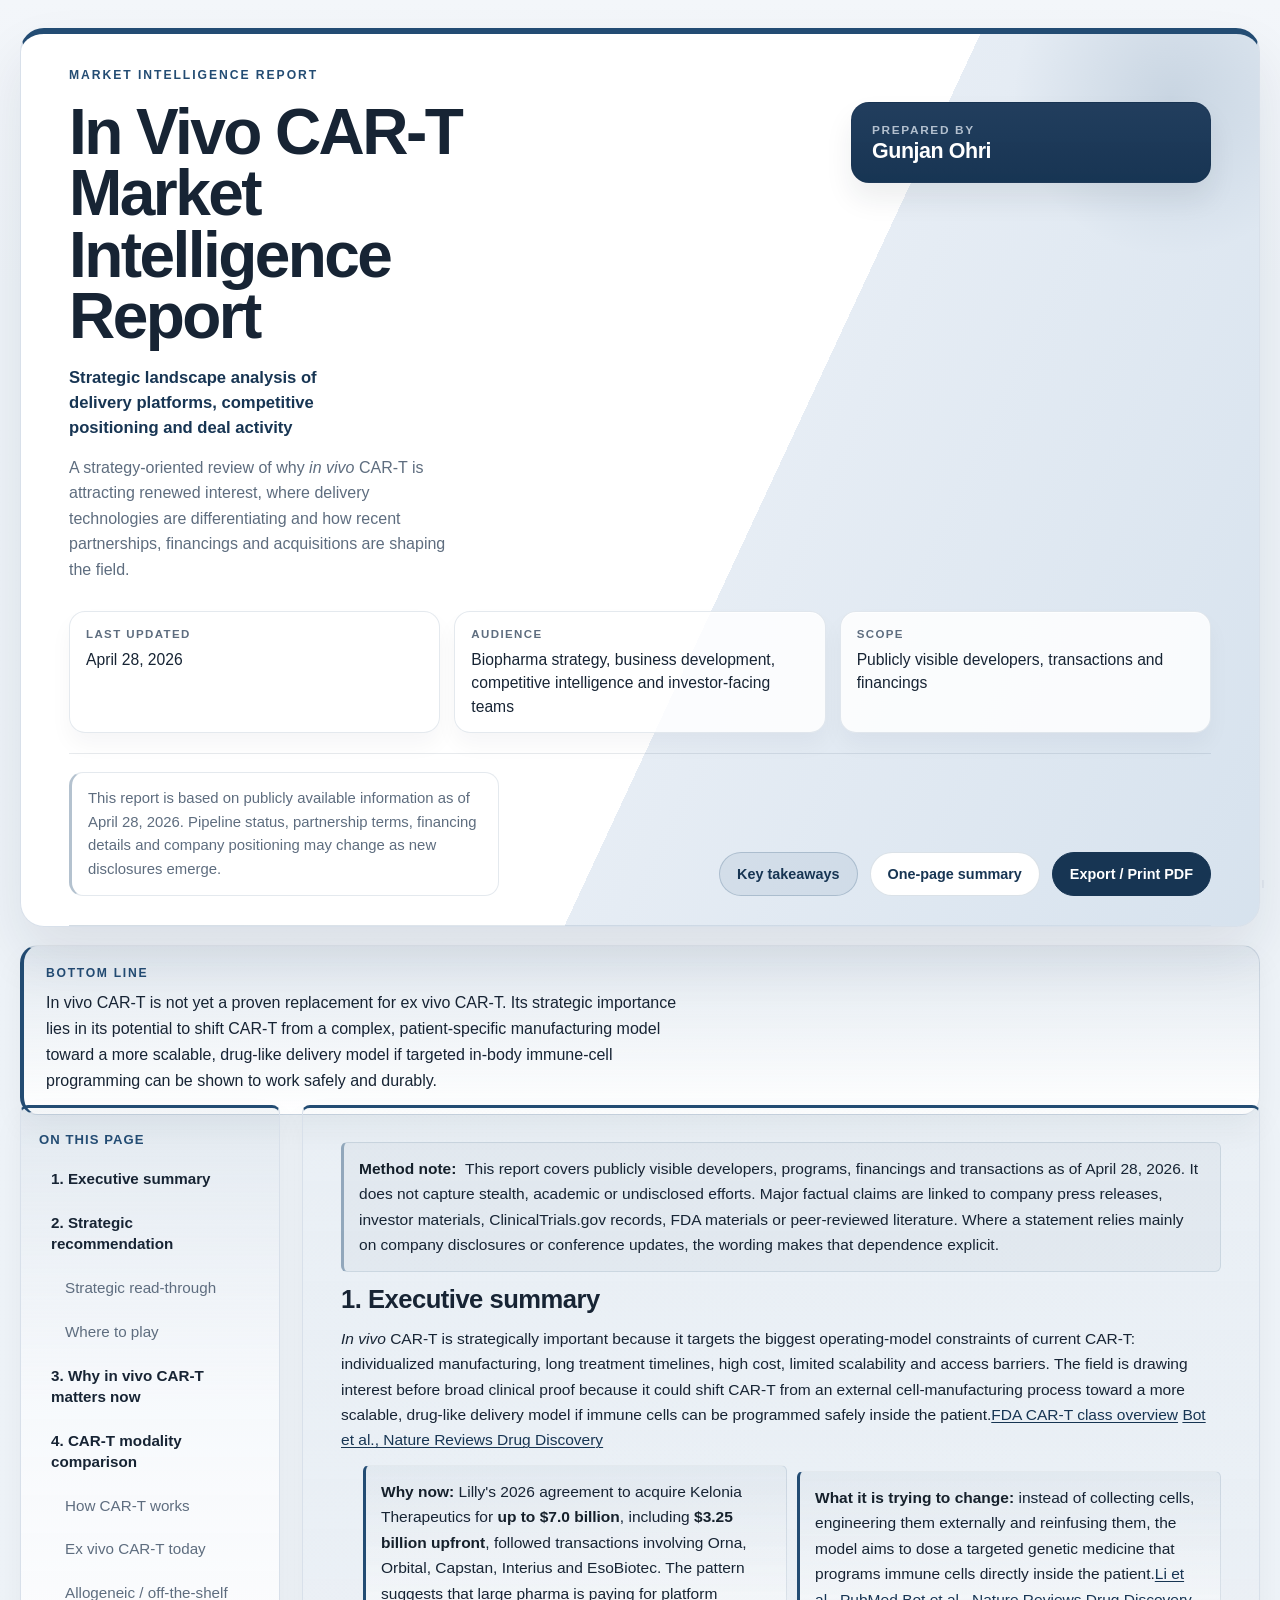
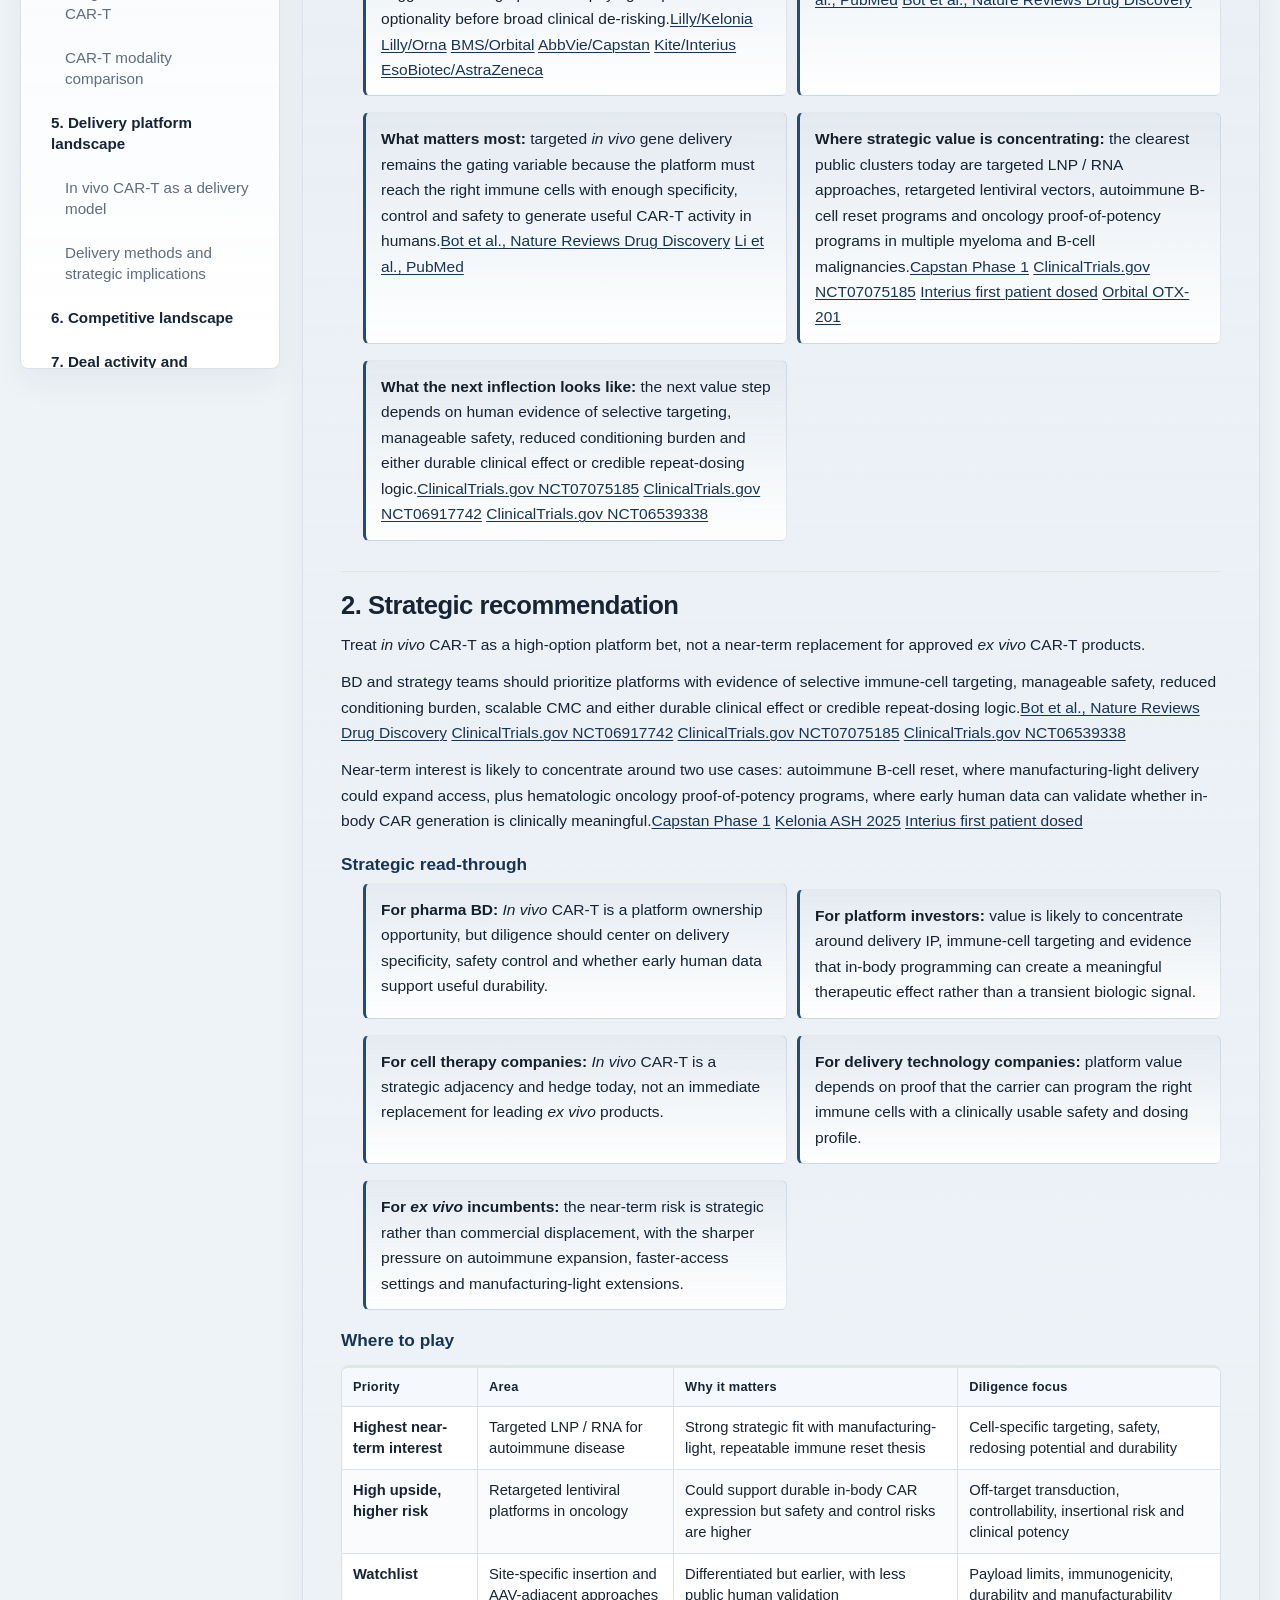
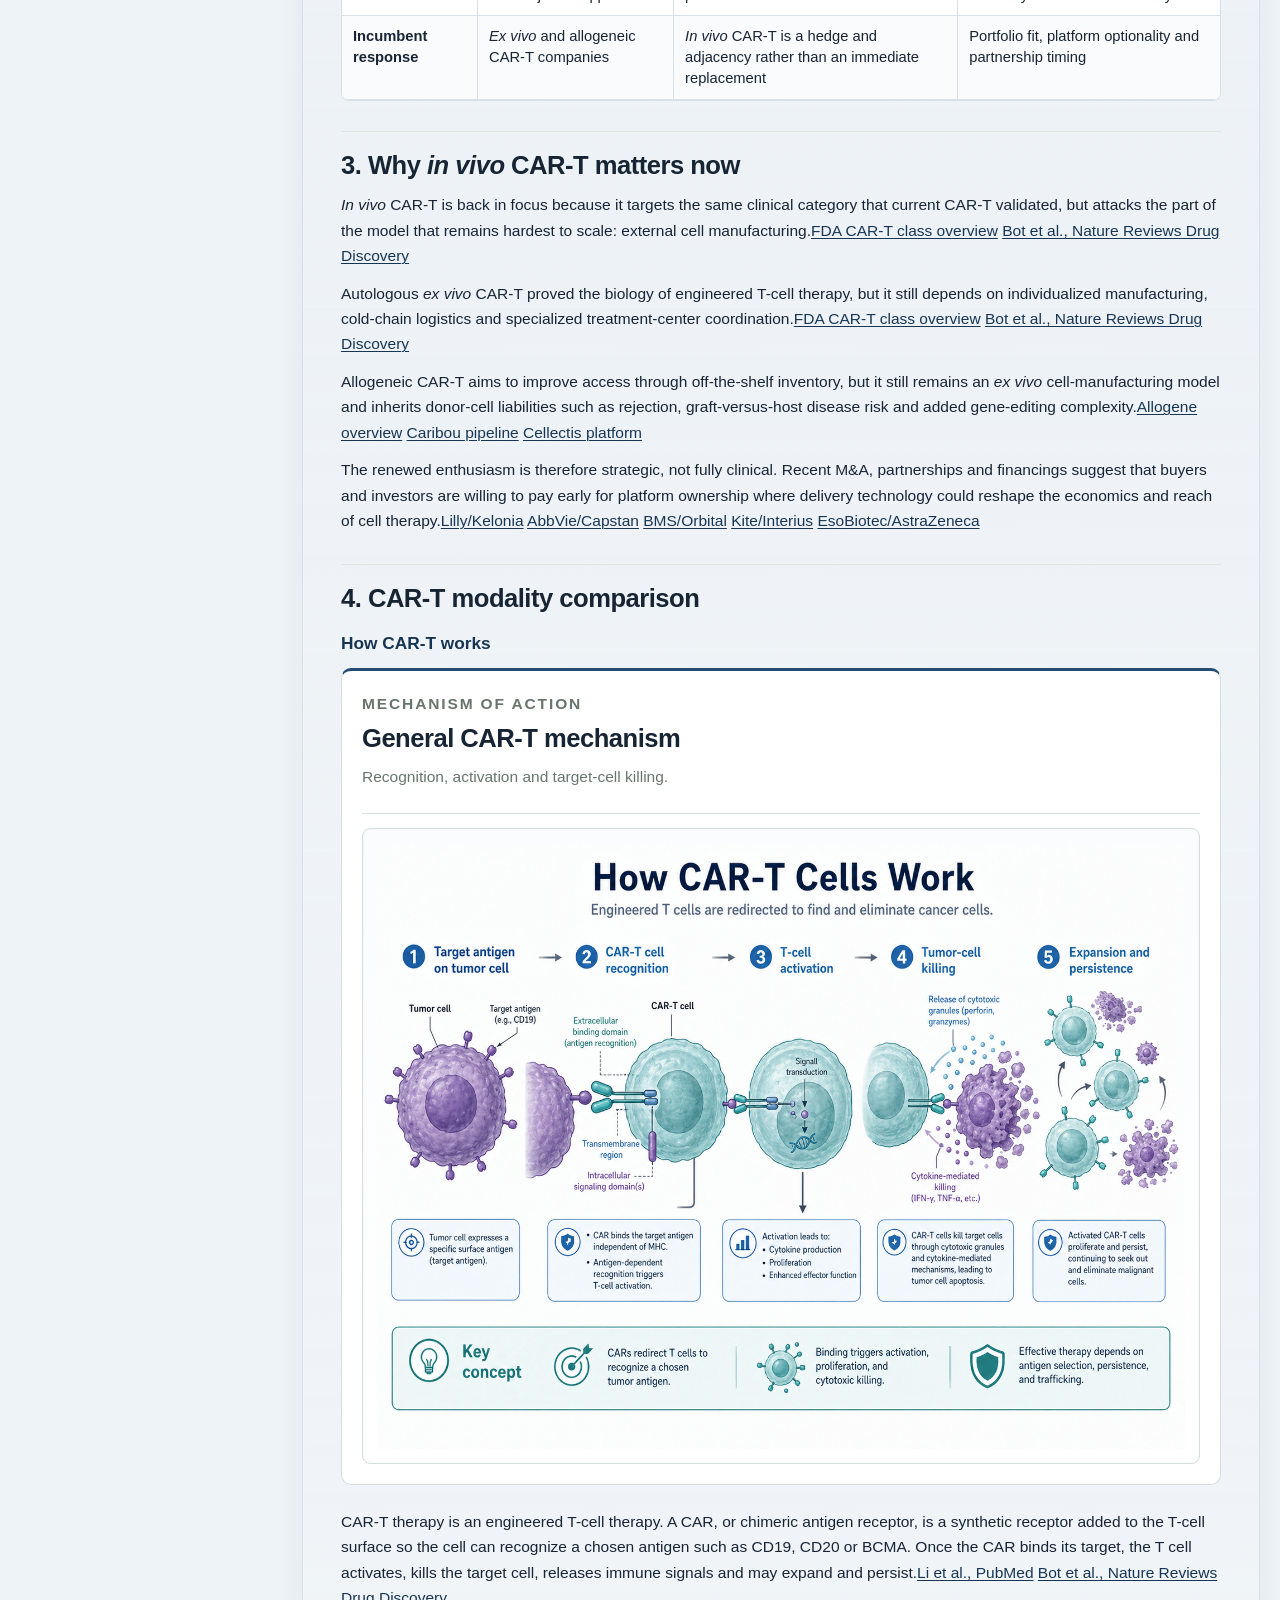
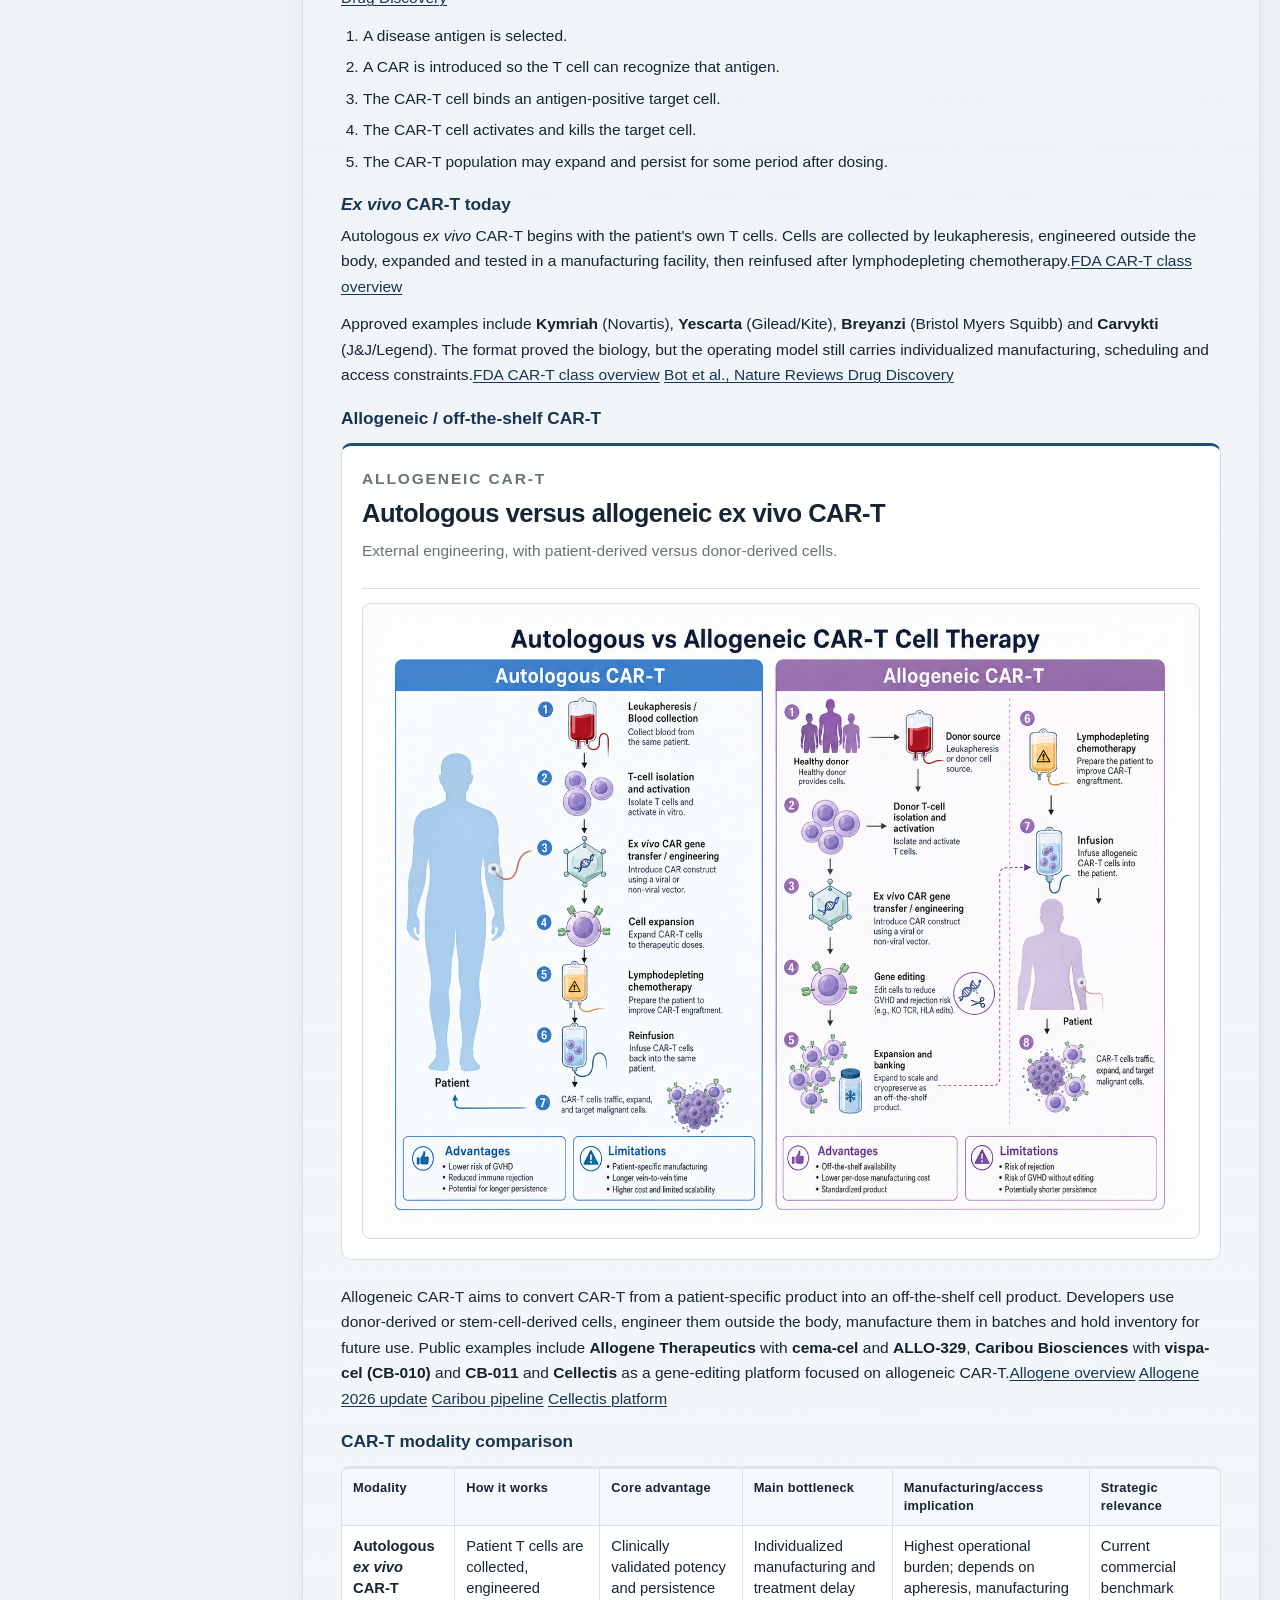
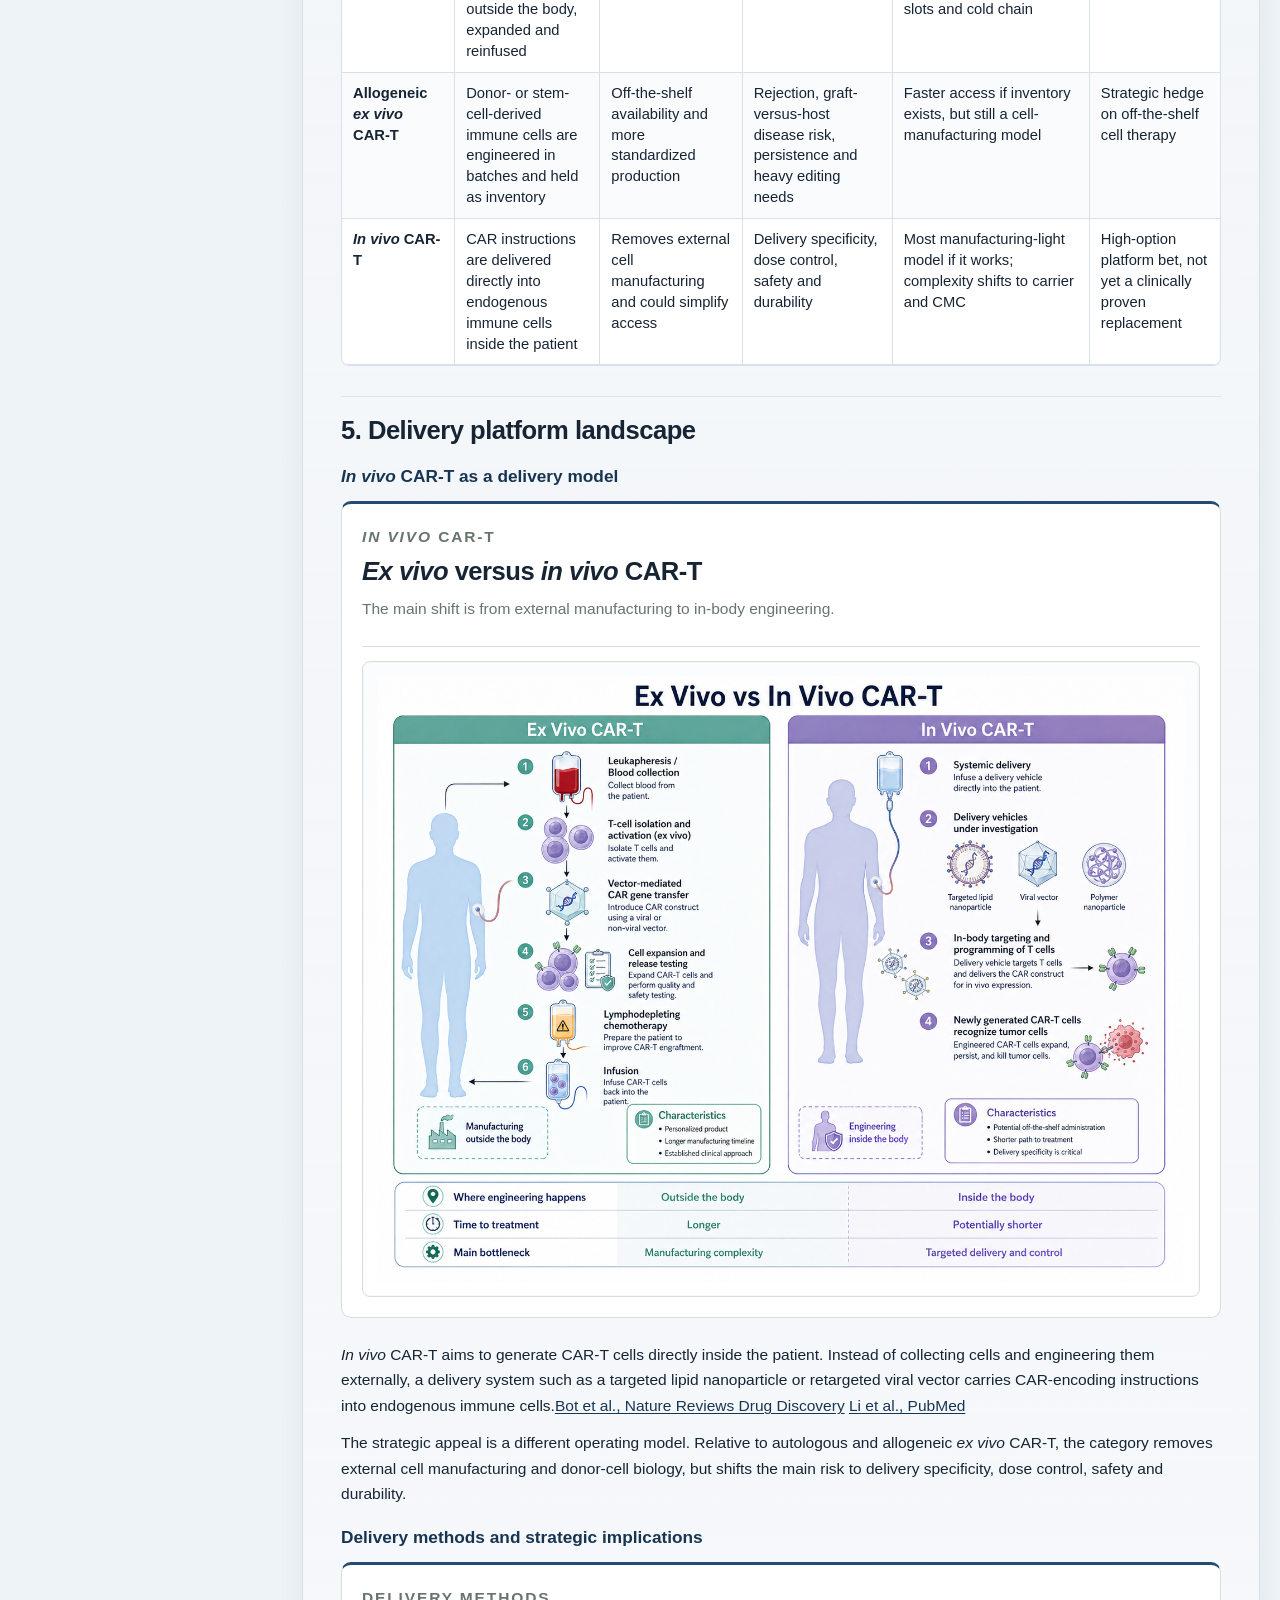
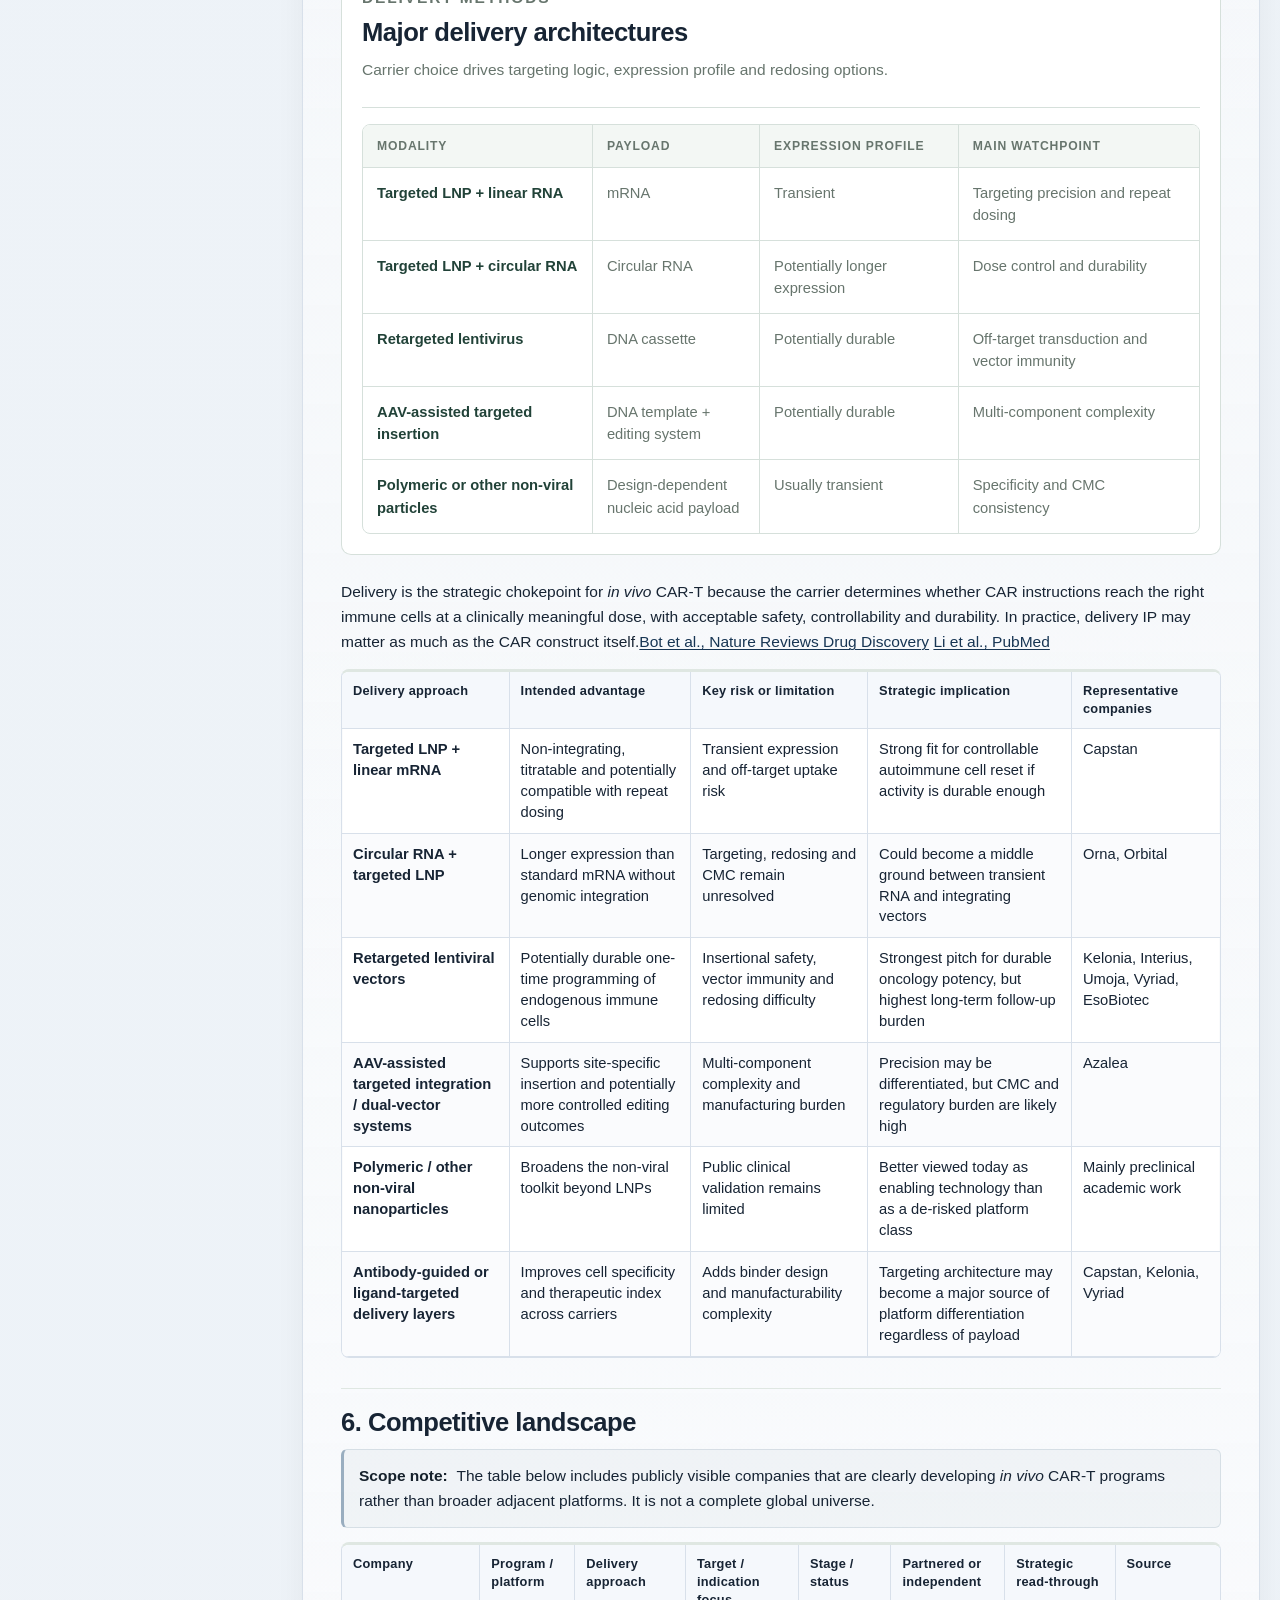
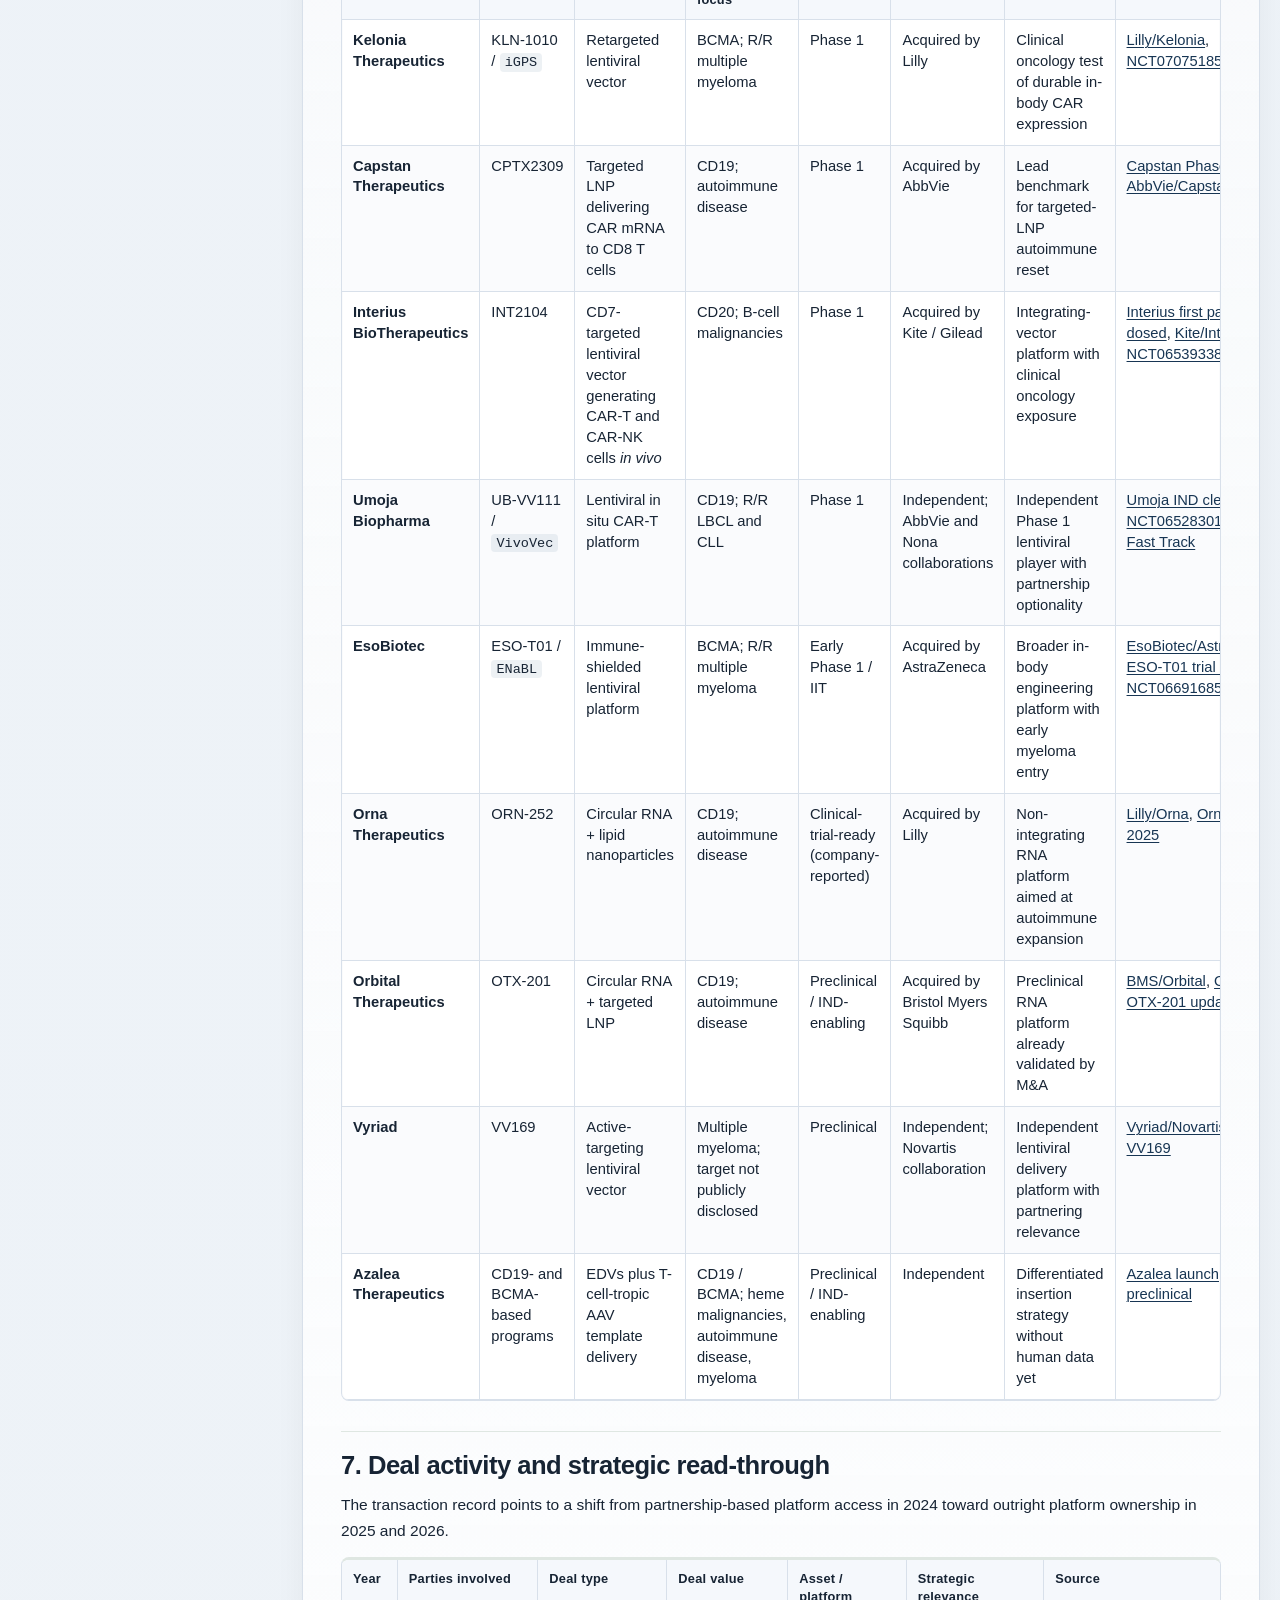
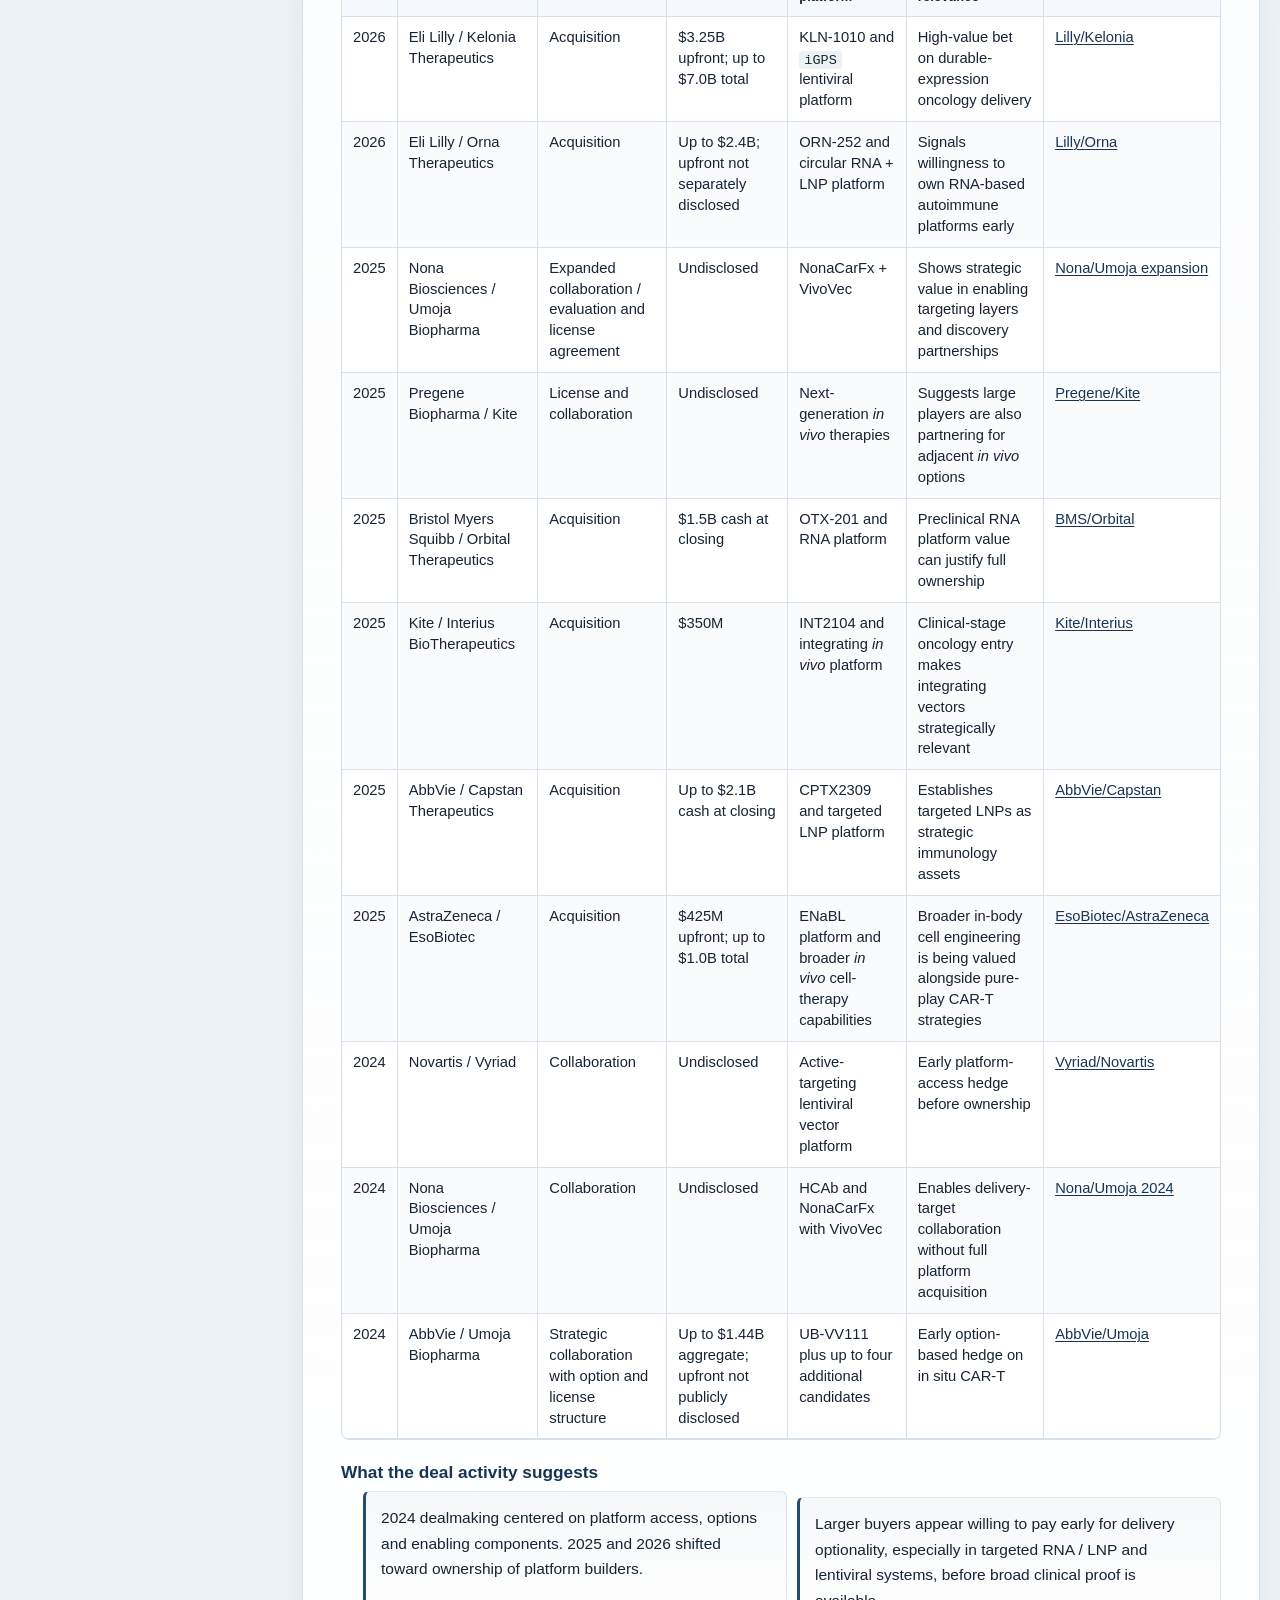
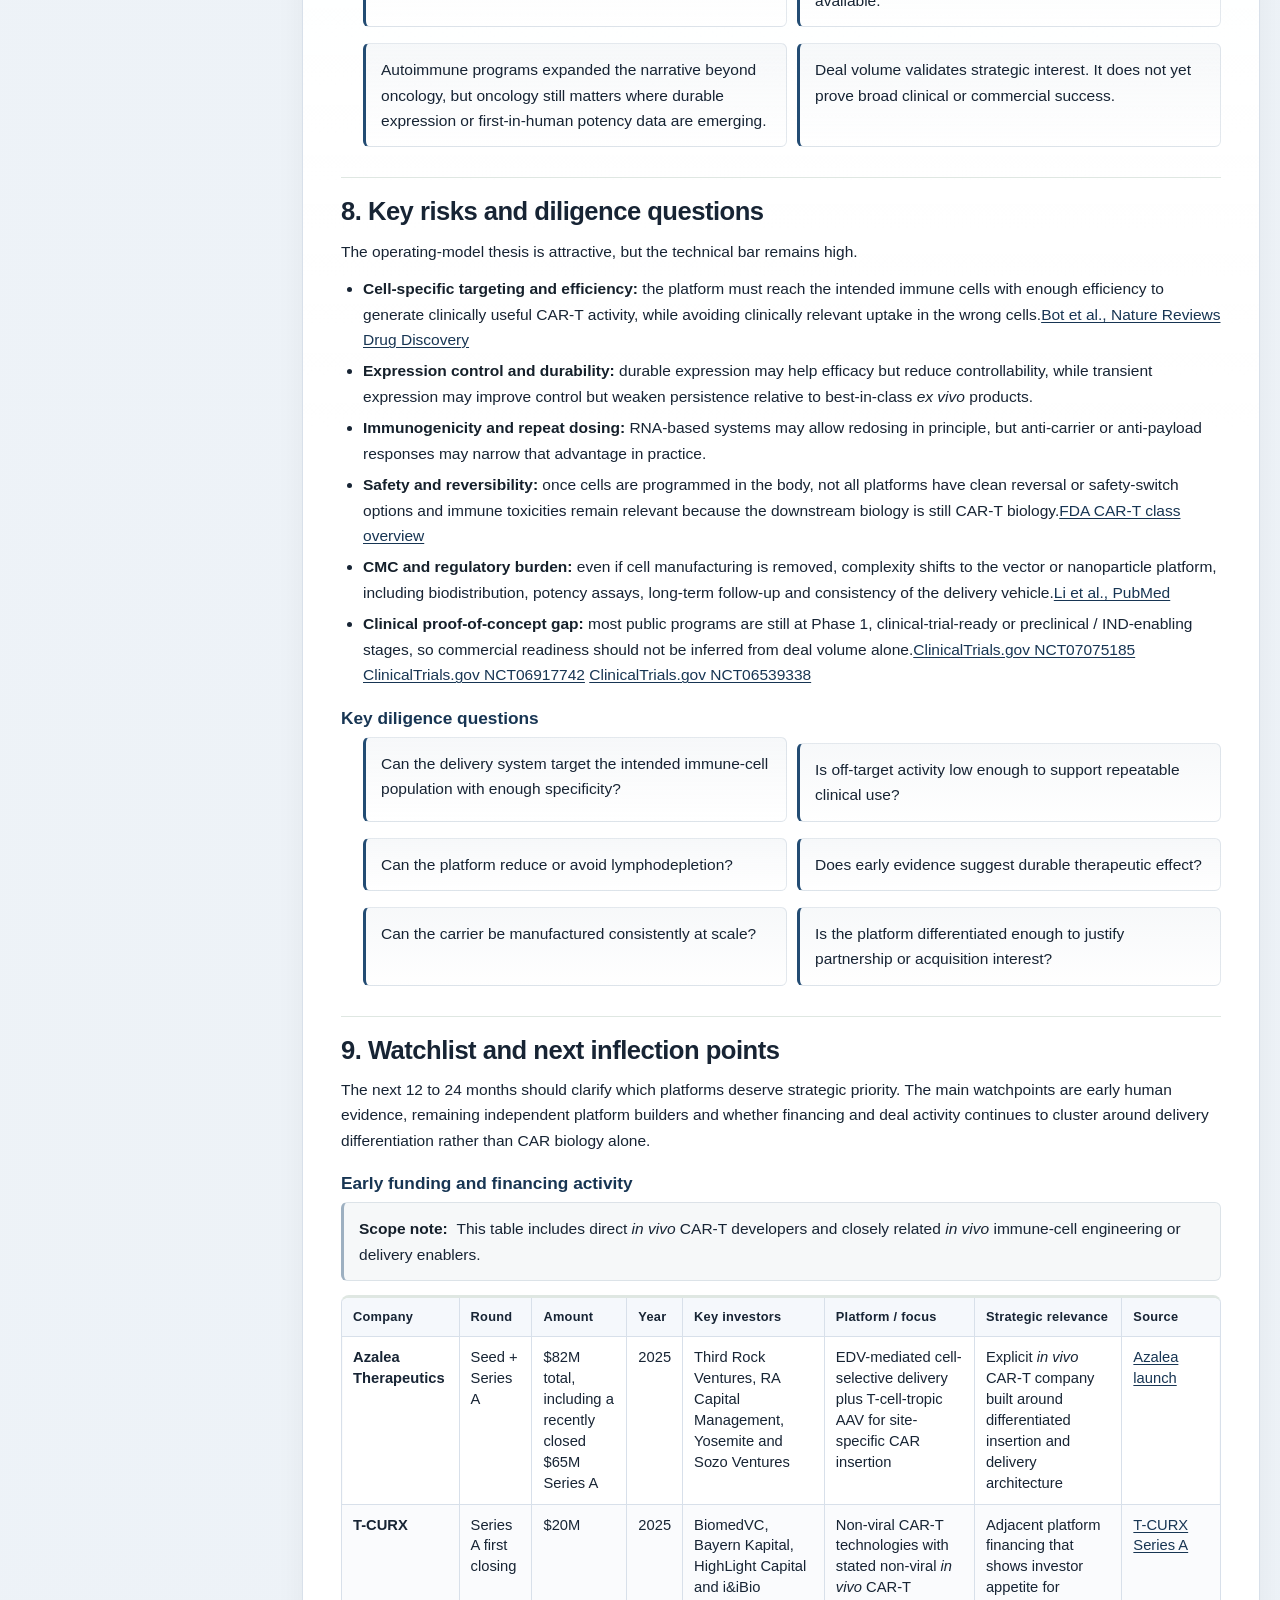
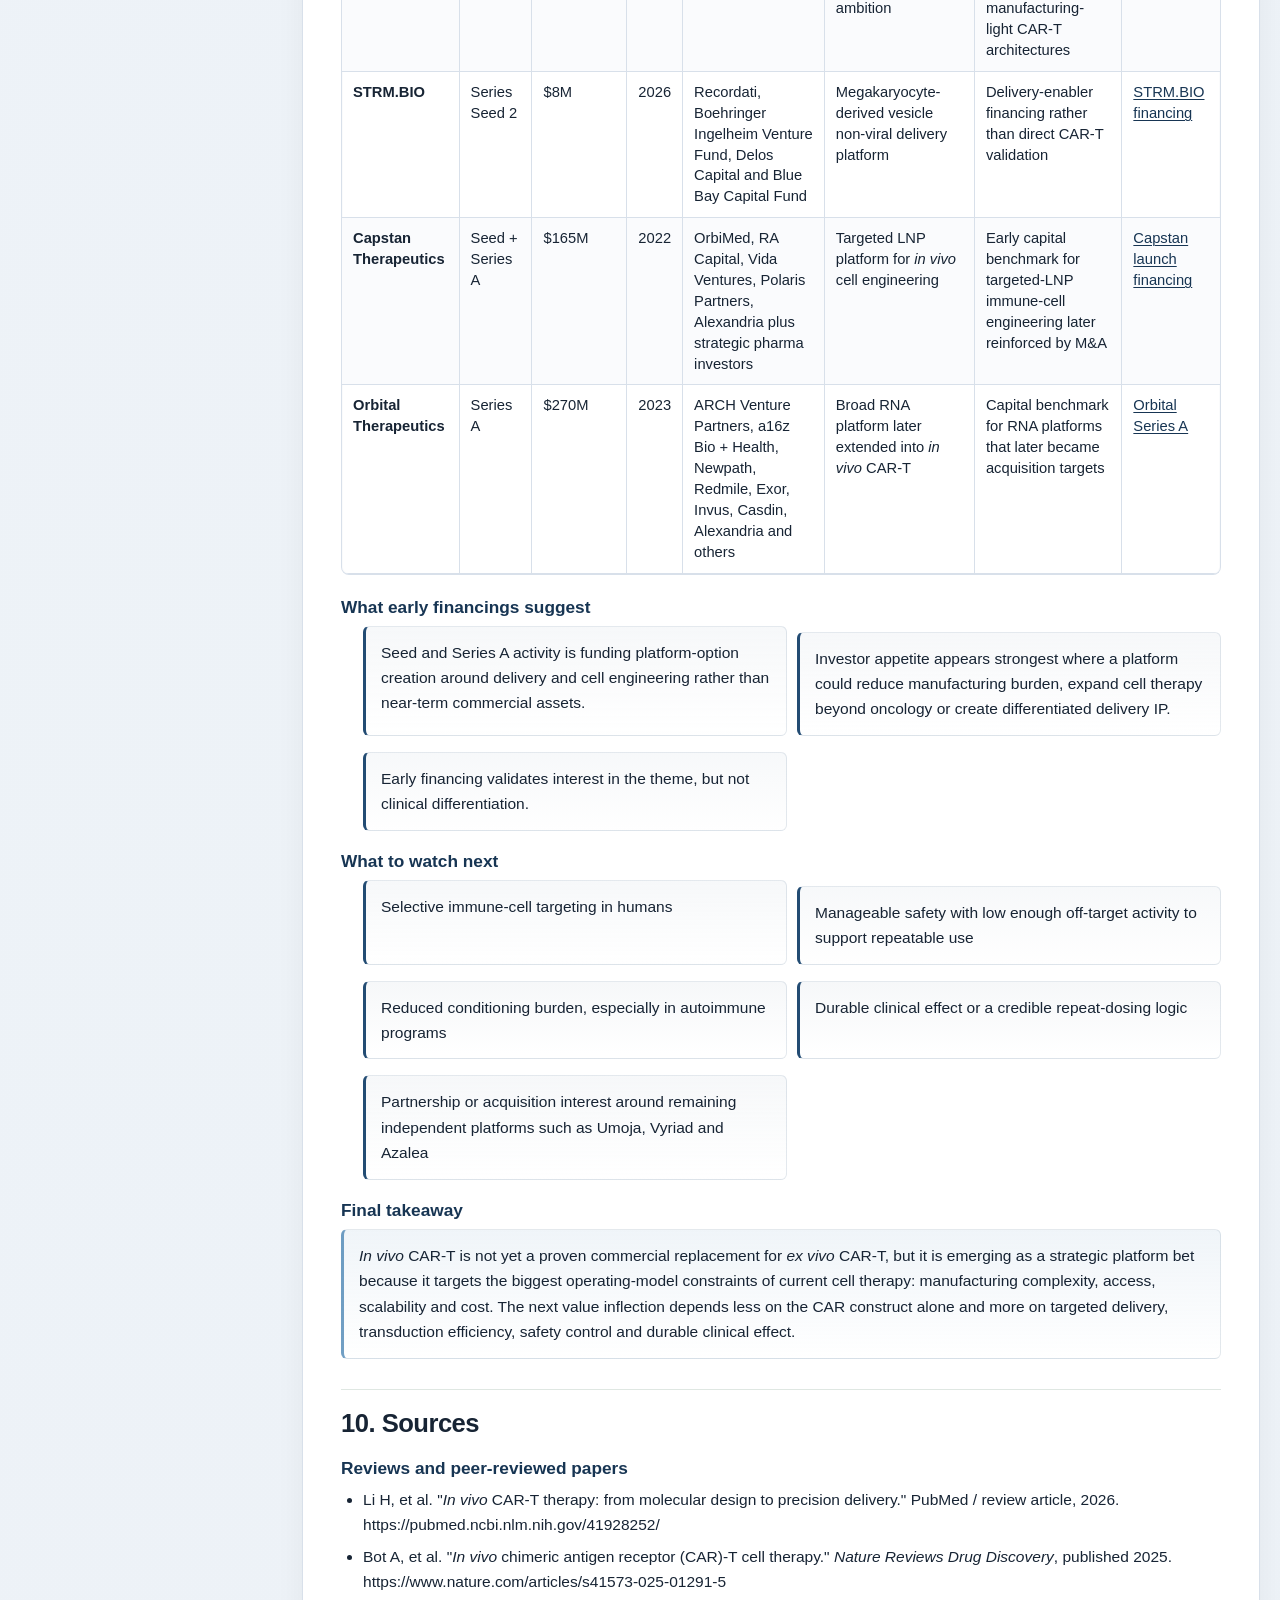
==== commit 73f01719: "Refresh executive report content and cover" ====
--- a/in-vivo-car-t.html
+++ b/in-vivo-car-t.html
@@ -3,10 +3,55 @@
   <head>
     <meta charset="UTF-8" />
     <meta name="viewport" content="width=device-width, initial-scale=1.0" />
-    <title>In Vivo CAR-T Therapies: Scientific Differentiation, Competitive Landscape, and Strategic Deal Activity</title>
+    <title>In Vivo CAR-T Market Intelligence Report</title>
     <meta
       name="description"
-      content="Independent market intelligence report on in vivo CAR-T therapies covering scientific differentiation, competitive landscape, delivery methods, partnerships, financings, and strategic implications."
+      content="Strategic landscape analysis of delivery platforms, competitive positioning and deal activity across publicly visible in vivo CAR-T developers."
+    />
+    <link rel="canonical" href="https://gunjanohri.github.io/In-vivo-CAR-T-report/" />
+    <link
+      rel="image_src"
+      href="https://gunjanohri.github.io/In-vivo-CAR-T-report/social-thumbnail.png"
+    />
+    <meta property="og:type" content="website" />
+    <meta
+      property="og:title"
+      content="In Vivo CAR-T Market Intelligence Report"
+    />
+    <meta
+      property="og:description"
+      content="Strategic landscape analysis of delivery platforms, competitive positioning and deal activity across publicly visible in vivo CAR-T developers."
+    />
+    <meta
+      property="og:url"
+      content="https://gunjanohri.github.io/In-vivo-CAR-T-report/"
+    />
+    <meta
+      property="og:image"
+      content="https://gunjanohri.github.io/In-vivo-CAR-T-report/social-thumbnail.png"
+    />
+    <meta property="og:image:width" content="1200" />
+    <meta property="og:image:height" content="630" />
+    <meta
+      property="og:image:alt"
+      content="Thumbnail for In Vivo CAR-T Therapies market intelligence report prepared by Gunjan Ohri"
+    />
+    <meta name="twitter:card" content="summary_large_image" />
+    <meta
+      name="twitter:title"
+      content="In Vivo CAR-T Market Intelligence Report"
+    />
+    <meta
+      name="twitter:description"
+      content="Strategic landscape analysis of delivery platforms, competitive positioning and deal activity across publicly visible in vivo CAR-T developers."
+    />
+    <meta
+      name="twitter:image"
+      content="https://gunjanohri.github.io/In-vivo-CAR-T-report/social-thumbnail.png"
+    />
+    <meta
+      name="twitter:image:alt"
+      content="Thumbnail for In Vivo CAR-T Therapies market intelligence report prepared by Gunjan Ohri"
     />
     <link rel="stylesheet" href="./in-vivo-car-t.css" />
   </head>
@@ -17,23 +62,20 @@
       <header class="hero">
         <div class="hero-topline">
           <p class="eyebrow">Market Intelligence Report</p>
-          <p class="hero-edition">Independent market intelligence report</p>
         </div>
 
         <div class="hero-headline">
           <div class="hero-copy">
-            <p class="hero-copy-kicker">Biopharma strategy briefing</p>
-            <h1>
-              <span class="hero-title-lead"><em>In Vivo</em> CAR-T Therapies</span>
-              <span class="hero-title-rest"
-                >Scientific Differentiation, Competitive Landscape, and
-                Strategic Deal Activity</span
-              >
-            </h1>
+            <h1>In Vivo CAR-T Market Intelligence Report</h1>
+            <p class="hero-subtitle">
+              Strategic landscape analysis of delivery platforms, competitive
+              positioning and deal activity
+            </p>
             <p class="dek">
-              A strategy-oriented review of why <em>in vivo</em> CAR-T is back in
-              focus, where delivery is differentiating, and how competitive and
-              deal momentum are shaping the field.
+              A strategy-oriented review of why <em>in vivo</em> CAR-T is
+              attracting renewed interest, where delivery technologies are
+              differentiating and how recent partnerships, financings and
+              acquisitions are shaping the field.
             </p>
           </div>
 
@@ -41,16 +83,6 @@
             <div class="hero-brief-panel hero-brief-panel-primary">
               <p class="hero-brief-kicker">Prepared by</p>
               <p class="hero-brief-name">Gunjan Ohri</p>
-              <p class="hero-brief-note">
-                Prepared for portfolio, BD, CI and investor-facing review.
-              </p>
-            </div>
-            <div class="hero-brief-panel hero-brief-panel-secondary">
-              <p class="hero-brief-kicker">Report focus</p>
-              <p class="hero-brief-summary">
-                Scientific differentiation, competitive positioning, delivery
-                risk, partnerships and financing activity.
-              </p>
             </div>
           </aside>
         </div>
@@ -63,7 +95,8 @@
           <article class="meta-card">
             <p class="meta-label">Audience</p>
             <p class="meta-value">
-              Biopharma strategy, BD, CI and investor-facing readers
+              Biopharma strategy, business development, competitive
+              intelligence and investor-facing teams
             </p>
           </article>
           <article class="meta-card">
@@ -78,7 +111,7 @@
           <p class="scope-note">
             This report is based on publicly available information as of
             April 28, 2026. Pipeline status, partnership terms, financing
-            details, and company positioning may change as new disclosures
+            details and company positioning may change as new disclosures
             emerge.
           </p>
 
@@ -105,6 +138,17 @@
         </div>
       </header>
 
+      <section class="hero-bottom-line" aria-label="Executive takeaway">
+        <p class="hero-bottom-line-kicker">Bottom line</p>
+        <p class="hero-bottom-line-copy">
+          In vivo CAR-T is not yet a proven replacement for ex vivo CAR-T. Its
+          strategic importance lies in its potential to shift CAR-T from a
+          complex, patient-specific manufacturing model toward a more scalable,
+          drug-like delivery model if targeted in-body immune-cell programming
+          can be shown to work safely and durably.
+        </p>
+      </section>
+
       <div class="content-grid">
         <aside class="toc-panel">
           <p class="toc-label">On this page</p>
--- a/in-vivo-car-t.css
+++ b/in-vivo-car-t.css
@@ -162,7 +162,7 @@
 .hero-topline {
   display: flex;
   align-items: center;
-  justify-content: space-between;
+  justify-content: flex-start;
   gap: 16px;
   margin-bottom: 20px;
   position: relative;
@@ -194,45 +194,29 @@
 }
 
 .hero h1 {
-  max-width: 12.2ch;
+  max-width: 11.8ch;
   margin: 0;
   font-family: "Aptos", "Segoe UI", "Helvetica Neue", Arial, sans-serif;
-  font-size: clamp(3.5rem, 5.4vw, 5.8rem);
+  font-size: clamp(3.15rem, 5vw, 5.15rem);
   font-weight: 700;
-  line-height: 0.92;
-  letter-spacing: -0.045em;
-}
-
-.hero-title-lead,
-.hero-title-rest {
-  display: block;
-}
-
-.hero-title-rest {
-  margin-top: 18px;
-  max-width: 10.5ch;
-  font-size: clamp(1.42rem, 2.2vw, 2.12rem);
-  line-height: 1.05;
-  letter-spacing: -0.02em;
-  color: var(--muted);
-}
-
-.hero h1 em,
-.hero-title-lead {
-  color: var(--accent);
-  font-style: italic;
-}
-
-.hero-title-lead {
-  font-style: normal;
+  line-height: 0.96;
+  letter-spacing: -0.04em;
+}
+
+.hero-subtitle {
+  max-width: 34ch;
+  margin: 18px 0 0;
   color: var(--accent-strong);
+  font-size: 1.04rem;
+  font-weight: 700;
+  line-height: 1.5;
 }
 
 .dek {
-  max-width: 39ch;
-  margin: 24px 0 0;
-  font-size: 1.05rem;
-  line-height: 1.62;
+  max-width: 44ch;
+  margin: 14px 0 0;
+  font-size: 1rem;
+  line-height: 1.6;
   color: var(--muted);
 }
 
@@ -440,6 +424,38 @@
   z-index: 1;
 }
 
+.hero-bottom-line {
+  margin-top: 18px;
+  padding: 20px 22px;
+  border: 1px solid rgba(35, 76, 115, 0.14);
+  border-left: 4px solid var(--accent);
+  border-radius: 18px;
+  background:
+    linear-gradient(180deg, rgba(35, 76, 115, 0.06), rgba(255, 255, 255, 0.96));
+  box-shadow: 0 14px 30px rgba(21, 33, 43, 0.05);
+}
+
+.hero-bottom-line-kicker,
+.hero-bottom-line-copy {
+  margin: 0;
+}
+
+.hero-bottom-line-kicker {
+  font-size: 0.76rem;
+  font-weight: 800;
+  letter-spacing: 0.14em;
+  text-transform: uppercase;
+  color: var(--accent);
+}
+
+.hero-bottom-line-copy {
+  margin-top: 10px;
+  max-width: 74ch;
+  font-size: 1rem;
+  line-height: 1.62;
+  color: var(--ink);
+}
+
 .signal-grid {
   display: grid;
   grid-template-columns: repeat(4, minmax(0, 1fr));
@@ -1261,6 +1277,11 @@
   margin-right: 0.3em;
 }
 
+.report-callout-emphasis {
+  border-left-color: rgba(59, 122, 174, 0.72);
+  background: linear-gradient(180deg, rgba(59, 122, 174, 0.08), rgba(255, 255, 255, 0.96));
+}
+
 .table-wrap {
   width: 100%;
   overflow-x: auto;
@@ -1377,12 +1398,8 @@
     max-width: 12.8ch;
   }
 
-  .hero-title-rest {
-    max-width: 14ch;
-  }
-
   .hero-brief {
-    max-width: 460px;
+    max-width: 320px;
   }
 
   .hero-process,
@@ -1440,6 +1457,10 @@
 
   .hero-meta {
     grid-template-columns: 1fr;
+  }
+
+  .hero-bottom-line {
+    margin-top: 16px;
   }
 }
 
@@ -1478,24 +1499,20 @@
     font-size: clamp(2.6rem, 12vw, 3.45rem);
   }
 
-  .hero-title-rest {
-    max-width: 11ch;
-    font-size: clamp(1.02rem, 4.9vw, 1.34rem);
-    line-height: 1.08;
-  }
-
   .hero-copy,
   .hero-brief,
   .hero-brief-panel,
   .meta-card,
-  .scope-note {
+  .scope-note,
+  .hero-bottom-line {
     min-width: 0;
   }
 
   .hero-brief-summary,
   .hero-brief-note,
   .meta-value,
-  .scope-note {
+  .scope-note,
+  .hero-bottom-line-copy {
     overflow-wrap: anywhere;
   }
 
@@ -1525,6 +1542,15 @@
 
   .scope-note {
     max-width: none;
+  }
+
+  .hero-subtitle {
+    margin-top: 14px;
+    font-size: 0.98rem;
+  }
+
+  .hero-bottom-line {
+    padding: 18px;
   }
 
   .toc {
@@ -1632,6 +1658,11 @@
 
   .hero-footer {
     grid-template-columns: 1fr;
+  }
+
+  .hero-bottom-line {
+    margin-top: 14px;
+    box-shadow: none;
   }
 
   .hero::after {
